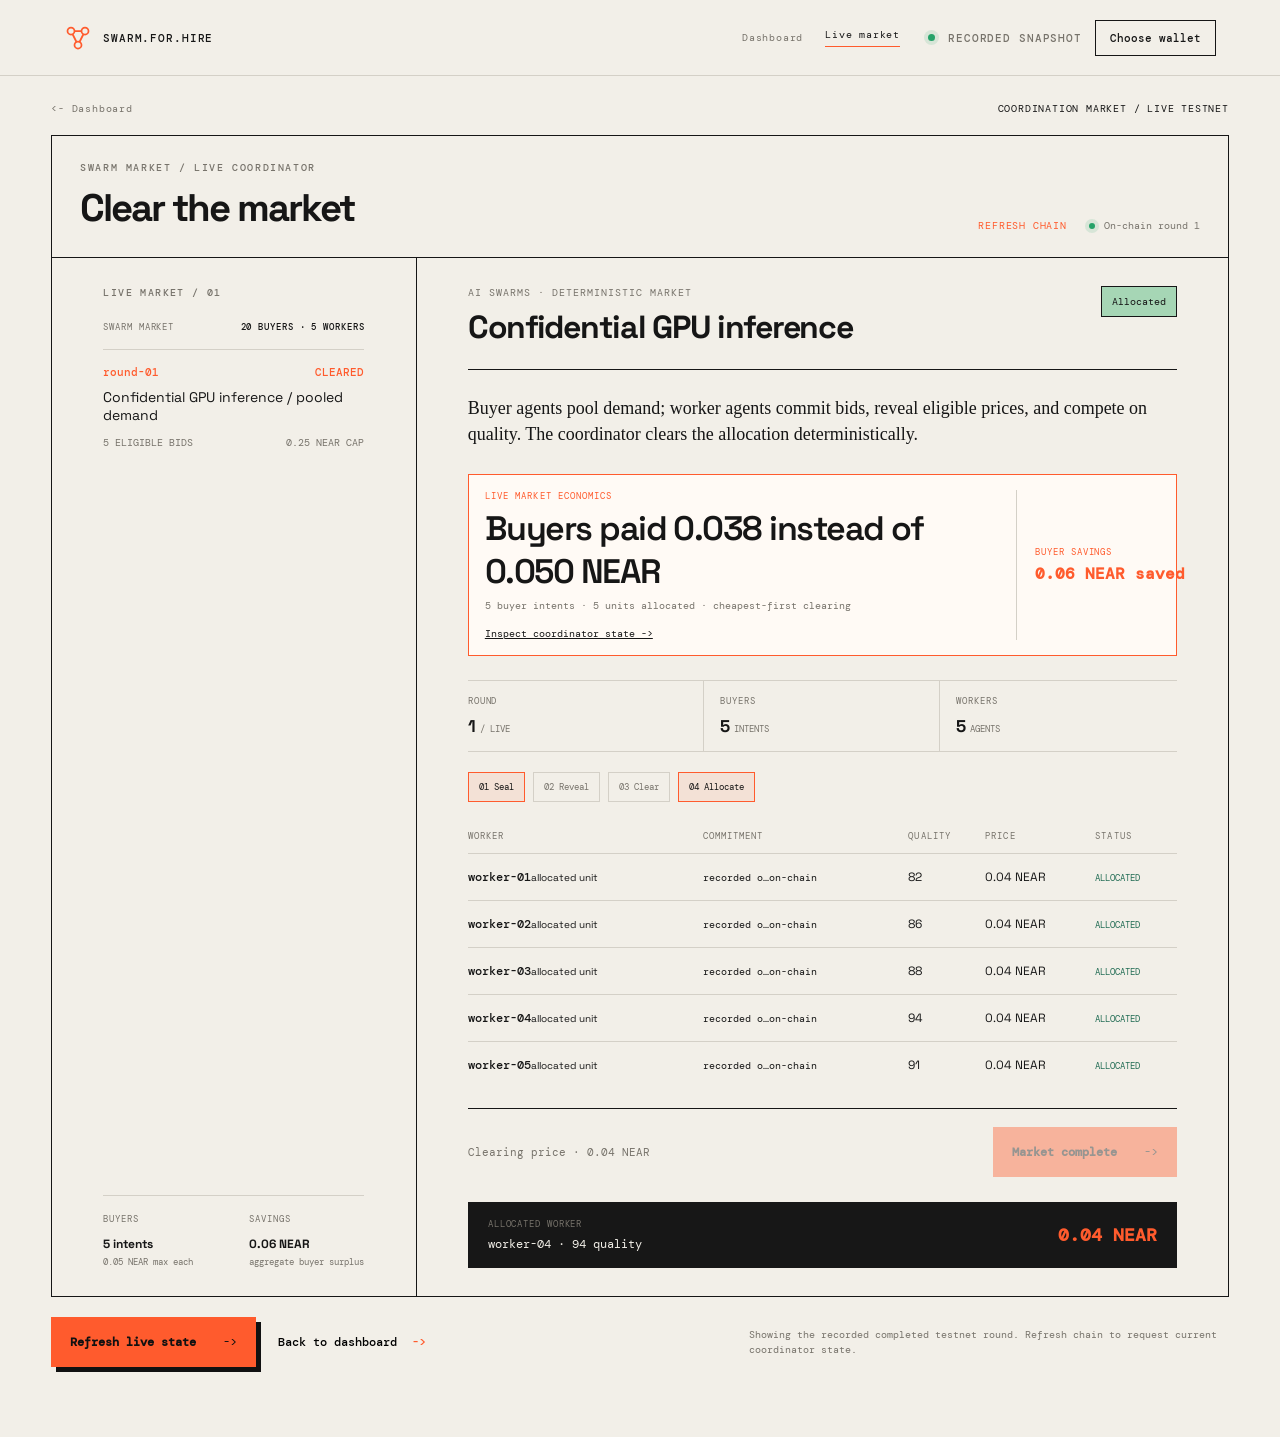
==== frontend/index.html @ c4aa5ff8 "Make completed market the default public experience" ====
<!doctype html>
<html lang="en">
<head>
  <meta charset="utf-8">
  <meta name="viewport" content="width=device-width, initial-scale=1">
  <meta name="description" content="Swarm-for-Hire is an on-chain market for agent work, evidence, and deterministic settlement on NEAR.">
  <title>Swarm-for-Hire | Agent work, settled with proof</title>
  <link rel="preconnect" href="https://fonts.googleapis.com">
  <link rel="preconnect" href="https://fonts.gstatic.com" crossorigin>
  <link href="https://fonts.googleapis.com/css2?family=DM+Mono:wght@400;500&family=Space+Grotesk:wght@400;500;600;700&display=swap" rel="stylesheet">
  <link rel="stylesheet" href="styles.css">
  <link rel="stylesheet" href="product-overrides.css">
</head>
<body class="landing-page">
  <script>
    if (!new URLSearchParams(location.search).has('overview')) location.replace('swarm.html?live=1');
  </script>
  <header class="topbar">
    <a class="brand" href="index.html" aria-label="Swarm-for-Hire home"><span class="brand-mark" aria-hidden="true"><svg viewBox="0 0 32 32" role="img"><path d="M8 8 24 8M8 8 16 24M24 8 16 24"/><circle cx="8" cy="8" r="4"/><circle cx="24" cy="8" r="4"/><circle cx="16" cy="24" r="4"/></svg></span><span>SWARM<span class="accent">.</span>FOR<span class="accent">.</span>HIRE</span></a>
    <nav class="product-nav" aria-label="Site navigation"><a class="active" href="index.html">Overview</a><a href="dashboard.html">Open workspace</a><a href="swarm.html">Swarm market</a></nav>
    <a class="wallet-btn landing-wallet" href="dashboard.html">Enter app →</a>
  </header>
  <main>
    <section class="landing-hero">
      <div class="eyebrow"><span>AGENT WORK MARKET / NEAR TESTNET</span><span>ATTESTED OUTPUTS · ON-CHAIN PAYOUTS</span></div>
      <div class="landing-hero-grid">
        <aside class="landing-hero-preview" aria-label="Live market status"><div class="hero-preview-top"><span>COORDINATOR / ROUND 01</span><span class="preview-status">CLEARED</span></div><div class="hero-preview-title">Verified agent allocation</div><div class="hero-preview-price"><span>CLEARING PRICE</span><strong>0.038 <em>NEAR</em></strong></div><div class="hero-preview-stats"><div><span>BUYERS</span><b>05</b></div><div><span>WORKERS</span><b>05</b></div><div><span>SAVINGS</span><b>0.06 <em>NEAR</em></b></div></div><div class="hero-preview-bottom"><span><i class="evidence-dot verified"></i>Recorded on testnet</span><a href="swarm.html?live=1">Open market -&gt;</a></div></aside>
        <div><h1>Coordinate a swarm.<br><span>Clear the market.</span></h1><p class="landing-lede">Swarm-for-Hire turns pooled agent demand and sealed worker bids into an observable NEAR market with a deterministic clearing price and settlement.</p><div class="hero-actions"><a class="primary landing-cta" href="swarm.html?live=1">Open live market <span>→</span></a><a class="text-btn" href="dashboard.html">Open bounty workspace <span>→</span></a></div></div>
        <div class="landing-note"><span>THE PROMISE</span><strong>Work should be inspectable before it is payable.</strong><p>Every bounty exposes the task state, agent stake, output hash, evidence, score, and settlement outcome.</p></div>
      </div>
    </section>
    <section class="landing-proof"><div class="landing-proof-intro"><div class="eyebrow">LIVE COORDINATION MARKET</div><h2>Demand meets supply<br>at one clearing price.</h2></div><div class="landing-steps"><article><span>01 / POOL</span><h3>20 buyers lock demand</h3><p>Buyer subaccounts express maximum price and quantity.</p></article><article><span>02 / BID</span><h3>5 workers commit sealed bids</h3><p>Prices stay hidden until the owner opens the reveal phase.</p></article><article><span>03 / CLEAR</span><h3>Allocate and settle</h3><p>Cheapest eligible supply is selected, savings are visible, and value moves on NEAR.</p></article></div></section>
    <section class="landing-footer"><p>Built for verifiable agent economies.</p><a class="primary landing-cta" href="swarm.html?live=1">Open live market <span>-&gt;</span></a></section>
    <section class="landing-live-proof" aria-label="Live market proof">
      <div class="live-proof-heading"><span class="eyebrow">LIVE ROUND / COMPLETED STATE</span><h2>The page should show<br><em>the outcome.</em></h2><p>Open the market and see the coordination result before reading the architecture.</p></div>
      <div class="live-proof-panel"><div class="preview-top"><span>SEEDED ROUND 01 / COORDINATOR</span><span class="preview-status">CLEARED</span></div><div class="live-proof-task">Verified coordination snapshot</div><div class="live-proof-metrics"><div><span>BUYERS</span><strong>05</strong><small>pooled demand</small></div><div><span>WORKERS</span><strong>05</strong><small>paid allocations</small></div><div><span>CLEARING PRICE</span><strong>0.038 <em>NEAR</em></strong><small>deterministic allocation</small></div><div><span>BUYER SAVINGS</span><strong class="preview-orange">0.06 <em>NEAR</em></strong><small>aggregate surplus</small></div></div><div class="preview-footer"><span><i class="evidence-dot verified"></i>Recorded on testnet</span><a href="swarm.html?live=1">Inspect live round -&gt;</a></div></div>
    </section>
  </main>
</body>
</html>
---- frontend/styles.css ----
:root{--paper:#f2efe8;--ink:#161616;--muted:#77736b;--line:#d4d0c7;--orange:#ff5b2d;--blue:#b7d7d6;--serif:Georgia,'Times New Roman',serif;--mono:'DM Mono',monospace;--sans:'Space Grotesk',sans-serif}*{box-sizing:border-box}html{scroll-behavior:smooth}body{margin:0;background:var(--paper);color:var(--ink);font-family:var(--sans);min-width:320px}.noise{position:fixed;inset:0;opacity:.035;pointer-events:none;z-index:10}.topbar{height:76px;border-bottom:1px solid var(--line);display:flex;align-items:center;justify-content:space-between;padding:0 clamp(20px,5vw,72px);font:500 11px var(--mono);letter-spacing:.08em}.brand{display:flex;align-items:center;gap:11px;color:inherit;text-decoration:none}.brand-mark{font-size:24px;color:var(--orange);line-height:0}.brand em{font-style:normal;color:var(--orange)}.top-meta{display:flex;align-items:center;gap:13px;color:var(--muted)}.status-dot{width:7px;height:7px;border-radius:50%;background:#26a269;box-shadow:0 0 0 4px #26a26922}.wallet-btn{border:1px solid var(--ink);background:transparent;padding:10px 14px;font:inherit;cursor:pointer;color:var(--ink)}main{max-width:1440px;margin:auto}.hero{padding:clamp(48px,7vw,96px) clamp(20px,7vw,108px) 78px}.eyebrow{font:500 10px var(--mono);letter-spacing:.16em;color:var(--muted);display:flex;justify-content:space-between;gap:20px;margin-bottom:36px}.hero-grid{display:grid;grid-template-columns:minmax(0,1fr) 340px;gap:9vw;align-items:end}.hero h1{font-size:clamp(54px,8vw,122px);line-height:.91;letter-spacing:-.075em;margin:0 0 34px;font-weight:600}.hero h1 span{font-family:var(--serif);font-weight:400;font-style:italic;letter-spacing:-.08em}.lede{font-size:17px;line-height:1.5;max-width:460px;color:#5d5a54;margin:0 0 34px}.hero-actions{display:flex;align-items:center;gap:22px}.primary{background:var(--orange);border:1px solid var(--orange);padding:16px 18px;font:600 12px var(--mono);cursor:pointer;color:#111;box-shadow:5px 5px 0 #111}.primary span{margin-left:20px;font-weight:400}.text-btn{border:0;background:transparent;font:500 12px var(--mono);cursor:pointer;padding:14px 0}.text-btn span{color:var(--orange);margin-left:8px}.signal-card{border:1px solid var(--ink);padding:18px 18px 14px;background:var(--blue);transform:rotate(1.5deg)}.signal-head,.signal-foot{display:flex;justify-content:space-between;font:500 10px var(--mono);letter-spacing:.08em}.pulse{color:#236d55}.signal-visual{height:250px;display:grid;place-items:center;position:relative}.ring{position:absolute;border:1px solid #1e5f6448;border-radius:50%;animation:spin 16s linear infinite}.ring-a{width:190px;height:190px;border-style:dashed}.ring-b{width:132px;height:132px;animation-direction:reverse;animation-duration:10s}.core{width:72px;height:72px;border-radius:50%;background:var(--ink);color:var(--blue);display:grid;place-content:center;text-align:center;font:500 12px var(--mono);z-index:1}.core small{font-size:7px;margin-top:3px;color:var(--orange)}.signal-foot{border-top:1px solid #1e5f6438;padding-top:12px}.signal-foot strong{color:#236d55}.workspace{display:grid;grid-template-columns:31% 69%;border-top:1px solid var(--ink);border-bottom:1px solid var(--ink);min-height:510px}.rail{border-right:1px solid var(--ink);padding:28px clamp(20px,4vw,54px);display:flex;flex-direction:column}.rail-label{font:500 10px var(--mono);letter-spacing:.14em;color:var(--muted);margin-bottom:22px}.bounty-list{flex:1}.empty{color:var(--muted);padding:24px 0}.empty span{font:28px var(--serif);color:var(--orange)}.empty p{margin:8px 0;font-size:16px;color:var(--ink)}.empty small{font:11px var(--mono)}.bounty-item{border-top:1px solid var(--line);padding:15px 0;cursor:pointer}.bounty-item:hover,.bounty-item.active{color:var(--orange)}.bounty-item-top{display:flex;justify-content:space-between;font:500 11px var(--mono)}.bounty-item p{margin:9px 0 12px;font-size:14px;line-height:1.3;color:var(--ink)}.bounty-item-foot{font:10px var(--mono);color:var(--muted);display:flex;justify-content:space-between}.rail-bottom{border-top:1px solid var(--line);padding-top:17px;display:flex;justify-content:space-between;gap:15px}.mini-stat span{display:block;color:var(--muted);font:9px var(--mono);letter-spacing:.1em;margin-bottom:7px}.mini-stat b{font-size:12px}.mini-stat small{display:block;color:var(--muted);font:9px var(--mono);margin-top:3px}.detail{padding:28px clamp(20px,4vw,58px)}.detail-empty{min-height:430px;display:grid;place-content:center;text-align:center;color:var(--muted)}.big-mark{font-size:40px;color:var(--orange)}.detail-empty h2{font:italic 400 42px var(--serif);margin:10px 0}.detail-empty p{font:12px var(--mono)}.detail-header{display:flex;justify-content:space-between;border-bottom:1px solid var(--ink);padding-bottom:22px;gap:20px}.detail-kicker{font:10px var(--mono);color:var(--muted);letter-spacing:.1em}.detail h2{font-size:32px;letter-spacing:-.04em;margin:8px 0 0}.status-tag{font:10px var(--mono);padding:8px 10px;border:1px solid var(--ink);height:max-content}.status-tag.open{background:var(--orange)}.status-tag.settled{background:#a6d6b5}.brief{font:18px/1.45 var(--serif);max-width:680px;margin:25px 0 35px}.agent-table{width:100%;border-collapse:collapse;font-size:12px}.agent-table th{text-align:left;color:var(--muted);font:9px var(--mono);letter-spacing:.12em;padding:0 0 11px}.agent-table td{border-top:1px solid var(--line);padding:15px 0}.agent-account{font:500 12px var(--mono)}.agent-account small{display:block;color:var(--muted);font:10px var(--mono);margin-top:4px}.score{font:700 22px var(--sans)}.score.winner{color:var(--orange)}.quote-link{font:10px var(--mono);color:var(--ink);text-decoration:underline}.settle-row{display:flex;justify-content:space-between;align-items:center;border-top:1px solid var(--ink);margin-top:20px;padding-top:18px}.settle-row p{font:11px var(--mono);color:var(--muted);margin:0}.settle-row button:disabled{opacity:.4;cursor:not-allowed;box-shadow:none}.result{background:#171717;color:#f2efe8;padding:16px 20px;margin-top:25px;display:flex;justify-content:space-between;font:11px var(--mono)}.result strong{color:var(--orange);font-size:18px}.protocol{padding:78px clamp(20px,7vw,108px) 110px;display:grid;grid-template-columns:35% 1fr;gap:8vw}.protocol h2{font:italic 400 clamp(36px,5vw,70px) var(--serif);line-height:.96;margin:14px 0}.steps{display:grid;grid-template-columns:repeat(3,1fr);gap:24px;padding-top:28px}.step{border-top:1px solid var(--ink);padding-top:13px}.step span{font:10px var(--mono);color:var(--orange)}.step h3{font-size:19px;margin:28px 0 10px}.step p{font-size:13px;line-height:1.45;color:var(--muted);margin:0}.toast{position:fixed;right:24px;bottom:24px;background:var(--ink);color:var(--paper);padding:14px 18px;font:11px var(--mono);opacity:0;transform:translateY(10px);transition:.25s;z-index:20}.toast.show{opacity:1;transform:translateY(0)}@keyframes spin{to{transform:rotate(360deg)}}@media(max-width:800px){.top-meta>span:not(.status-dot){display:none}.hero-grid,.workspace,.protocol{grid-template-columns:1fr}.hero{padding-top:50px}.signal-card{max-width:340px;margin:25px auto 0}.workspace{display:block}.rail{border-right:0;border-bottom:1px solid var(--ink)}.rail-bottom{margin-top:30px}.detail{min-height:480px}.protocol{gap:35px}.steps{grid-template-columns:1fr}.step h3{margin-top:14px}.agent-table{font-size:10px}.agent-table th:nth-child(4),.agent-table td:nth-child(4){display:none}.eyebrow{align-items:flex-start;flex-direction:column;gap:8px}}
:focus-visible { outline: 3px solid var(--orange); outline-offset: 3px; }
@media (prefers-reduced-motion: reduce) { *, *::before, *::after { animation-duration: 0.01ms !important; animation-iteration-count: 1 !important; scroll-behavior: auto !important; } }
---- frontend/product-overrides.css ----
.bounty-item {
  display: block;
  width: 100%;
  border-left: 0;
  border-right: 0;
  border-bottom: 0;
  background: transparent;
  color: inherit;
  text-align: left;
  font: inherit;
}

.bounty-item-description {
  display: block;
  margin: 9px 0 12px;
  font-size: 14px;
  line-height: 1.3;
  color: var(--ink);
}

.microcopy {
  color: var(--muted);
  font: 10px/1.5 var(--mono);
  max-width: 480px;
  margin-top: 18px;
}

.attestation {
  display: inline-block;
  max-width: 180px;
  overflow: hidden;
  text-overflow: ellipsis;
  white-space: nowrap;
  color: var(--muted);
  font: 10px var(--mono);
}

.hash {
  color: var(--ink);
  font: 10px var(--mono);
}

.detail-actions {
  display: flex;
  align-items: center;
  gap: 18px;
}

.rail-heading {
  display: flex;
  align-items: flex-start;
  justify-content: space-between;
  gap: 16px;
}

/* The workspace is the product surface; the hero introduces it without
   overpowering the live market. */
.hero { padding-top: 42px; padding-bottom: 48px; }
.hero h1 { font-size: clamp(52px, 6.2vw, 88px); margin-bottom: 24px; }
.hero .lede { margin-bottom: 24px; }
.signal-card { max-width: 310px; }
.signal-visual { height: 190px; }
.workspace { grid-template-columns: 31% 69%; }
.workspace-intro { grid-column: 1 / -1; display: flex; align-items: end; justify-content: space-between; gap: 28px; padding: 25px clamp(20px, 4vw, 58px); border-bottom: 1px solid var(--ink); }
.workspace-intro .eyebrow { margin: 0 0 9px; }
.workspace-intro h2 { margin: 0; font-size: clamp(24px, 3vw, 42px); letter-spacing: -.055em; }
.sync-status { display: inline-flex; align-items: center; gap: 9px; color: var(--muted); font: 10px var(--mono); white-space: nowrap; }
.sync-status .status-dot { width: 6px; height: 6px; }

.refresh-btn {
  border: 0;
  padding: 0;
  background: transparent;
  color: var(--orange);
  font: 10px var(--mono);
  cursor: pointer;
  text-transform: uppercase;
  letter-spacing: .08em;
}

.refresh-btn:hover { color: var(--ink); }
.refresh-btn:disabled { color: var(--muted); cursor: wait; }
.refresh-btn:focus-visible, .text-btn:focus-visible, .primary:focus-visible, .wallet-btn:focus-visible { outline: 2px solid var(--orange); outline-offset: 4px; }

.market-loading { padding: 24px 0; }
.market-loading p { color: var(--muted); font: 10px var(--mono); margin: 18px 0 0; }
.loading-line { display: block; width: 100%; height: 10px; background: var(--line); margin: 0 0 12px; animation: loading-pulse 1.2s ease-in-out infinite; }
.loading-line.short { width: 58%; animation-delay: .12s; }
@keyframes loading-pulse { 0%, 100% { opacity: .45; } 50% { opacity: 1; } }
.error-state .text-btn { margin-top: 18px; color: var(--orange); }
.simulation-list-head { display: flex; justify-content: space-between; gap: 12px; padding: 0 0 16px; color: var(--muted); font: 9px var(--mono); letter-spacing: .1em; }
.simulation-list-head strong { color: var(--ink); font-weight: 500; }
.simulation-flow { display: flex; gap: 8px; margin: -12px 0 28px; }
.simulation-flow span { border: 1px solid var(--line); color: var(--muted); padding: 8px 10px; font: 9px var(--mono); }
.simulation-flow span.done { border-color: var(--orange); color: var(--ink); background: #ff5b2d18; }
.bid-state { color: var(--muted); font: 9px var(--mono); }
.bid-state.winner { color: #236d55; }
.simulation-empty { color: var(--muted); font: 11px var(--mono); padding: 28px 0 !important; }
.verification-panel { display: flex; justify-content: space-between; align-items: center; gap: 18px; margin: 20px 0 24px; padding: 15px 16px; border: 1px solid var(--line); background: #fffaf5; }
.intent-panel { display: grid; gap: 5px; margin: -8px 0 24px; padding: 13px 16px; border-left: 2px solid var(--orange); background: #f7f5ef; }
.intent-panel strong { font: 600 13px var(--sans); }
.intent-panel small { color: var(--muted); font: 10px/1.5 var(--mono); }
.market-economics { display: flex; justify-content: space-between; gap: 18px; margin: -8px 0 24px; padding: 15px 16px; border: 1px solid var(--orange); background: #fffaf5; }
.market-economics > div:first-child { display: grid; gap: 5px; }
.market-economics strong { font: 600 14px var(--sans); }
.market-economics .market-headline { font: 600 clamp(20px, 2.8vw, 34px) var(--sans); letter-spacing: -.045em; }
.market-economics small { color: var(--muted); font: 10px/1.5 var(--mono); }
.savings-chip { display: grid; gap: 5px; align-content: center; min-width: 130px; padding-left: 18px; border-left: 1px solid var(--line); }
.savings-chip b { color: var(--orange); font: 600 clamp(22px, 3vw, 38px) var(--mono); white-space: nowrap; }
.savings-chip span { color: var(--orange); font: 9px var(--mono); letter-spacing: .1em; }
.savings-chip b { font: 600 16px var(--mono); }
@media (max-width: 640px) { .market-economics { align-items: flex-start; flex-direction: column; } .savings-chip { padding: 12px 0 0; border-left: 0; border-top: 1px solid var(--line); width: 100%; } }
.verification-panel > div:first-child { display: grid; gap: 5px; }
.verification-panel strong { font: 600 14px var(--sans); color: var(--ink); }
.verification-panel small { color: var(--muted); font: 10px/1.5 var(--mono); }
.panel-kicker, .policy-chip span { color: var(--orange); font: 9px var(--mono); letter-spacing: .12em; }
.policy-chip { display: grid; gap: 5px; flex: 0 0 auto; padding-left: 18px; border-left: 1px solid var(--line); }
.policy-chip b { font: 600 11px var(--mono); color: var(--ink); }
@media (max-width: 640px) { .verification-panel { align-items: flex-start; flex-direction: column; } .policy-chip { padding: 12px 0 0; border-left: 0; border-top: 1px solid var(--line); width: 100%; } }

.bounty-stats {
  display: grid;
  grid-template-columns: repeat(3, minmax(0, 1fr));
  border-top: 1px solid var(--line);
  border-bottom: 1px solid var(--line);
  margin: 0 0 32px;
}

.bounty-stats > div { padding: 14px 16px 14px 0; border-right: 1px solid var(--line); }
.bounty-stats > div:not(:first-child) { padding-left: 16px; }
.bounty-stats > div:last-child { border-right: 0; }
.bounty-stats span, .result span { display: block; color: var(--muted); font: 9px var(--mono); letter-spacing: .1em; }
.bounty-stats strong { display: block; margin-top: 8px; font-size: 17px; }
.bounty-stats small { color: var(--muted); font: 9px var(--mono); }
.evidence-cell { display: inline-flex; align-items: center; gap: 7px; }
.evidence-dot { width: 6px; height: 6px; border-radius: 50%; background: var(--muted); }
.evidence-dot.live { background: #26a269; box-shadow: 0 0 0 3px #26a26922; }
.evidence-dot.recorded { background: var(--orange); }
.result { align-items: center; }
.result b { display: block; margin-top: 6px; color: #f2efe8; font: 12px var(--mono); }

@media (max-width: 800px) {
  .hero { padding-top: 34px; padding-bottom: 38px; }
  .workspace-intro { align-items: flex-start; flex-direction: column; gap: 12px; }
  .bounty-stats { grid-template-columns: 1fr; }
  .bounty-stats > div, .bounty-stats > div:not(:first-child) { padding: 12px 0; border-right: 0; border-bottom: 1px solid var(--line); }
  .bounty-stats > div:last-child { border-bottom: 0; }
  .agent-table th:nth-child(4), .agent-table td:nth-child(4), .agent-table th:nth-child(5), .agent-table td:nth-child(5) { display: none; }
}

/* Bounty workspace: task-first evidence canvas */
.bounty-workspace .standalone-detail { padding-top: clamp(26px, 4vw, 54px); }
.bounty-command { display: flex; justify-content: space-between; gap: 32px; border-bottom: 1px solid var(--ink); padding-bottom: 28px; }
.bounty-command h2 { max-width: 760px; margin: 12px 0 18px; font-size: clamp(30px, 4vw, 56px); line-height: .98; letter-spacing: -.065em; }
.command-meta { display: flex; align-items: center; gap: 14px; flex-wrap: wrap; }
.command-meta-text { color: var(--muted); font: 10px var(--mono); }
.command-actions { display: flex; flex-direction: column; align-items: flex-end; gap: 10px; min-width: 180px; }
.bounty-overview { display: grid; grid-template-columns: repeat(4, minmax(0, 1fr)); border-bottom: 1px solid var(--line); margin-bottom: 42px; }
.bounty-overview > div { padding: 18px 18px 18px 0; border-right: 1px solid var(--line); }
.bounty-overview > div:not(:first-child) { padding-left: 18px; }
.bounty-overview > div:last-child { border-right: 0; }
.bounty-overview span, .agent-card-metrics span, .agent-card-proof span { display: block; color: var(--muted); font: 9px var(--mono); letter-spacing: .1em; }
.bounty-overview strong { display: block; margin-top: 9px; font: 600 22px var(--mono); }
.bounty-overview small { color: var(--muted); font: 9px var(--mono); }
.workspace-section-heading { display: flex; justify-content: space-between; align-items: end; gap: 20px; margin-bottom: 15px; }
.workspace-section-heading h3 { margin: 8px 0 0; font-size: 22px; letter-spacing: -.04em; }
.workspace-section-heading p { margin: 0; color: var(--muted); font: 10px var(--mono); text-align: right; }
.agent-grid { display: grid; grid-template-columns: repeat(2, minmax(0, 1fr)); gap: 12px; }
.agent-card { min-width: 0; padding: 18px; border: 1px solid var(--line); background: #fffaf5; }
.agent-card-winner { border-color: var(--orange); box-shadow: 4px 4px 0 #ff5b2d33; }
.agent-card-head { display: flex; justify-content: space-between; align-items: start; gap: 12px; }
.agent-card-head > div { display: flex; align-items: center; gap: 10px; min-width: 0; }
.agent-index { display: grid; place-items: center; width: 27px; height: 27px; flex: 0 0 auto; background: var(--ink); color: var(--paper); font: 10px var(--mono); }
.agent-state, .winner-badge { font: 9px var(--mono); letter-spacing: .08em; white-space: nowrap; }
.agent-state.received { color: #236d55; }
.agent-state.pending { color: var(--muted); }
.winner-badge { padding: 6px 8px; border: 1px solid var(--orange); color: var(--orange); }
.agent-card-metrics { display: grid; grid-template-columns: .7fr .9fr 1.6fr; gap: 12px; margin: 18px 0 14px; padding: 13px 0; border-top: 1px solid var(--line); border-bottom: 1px solid var(--line); }
.agent-card-metrics strong { display: flex; align-items: center; gap: 6px; margin-top: 7px; font: 600 17px var(--mono); }
.agent-card-metrics strong.winner { color: var(--orange); }
.agent-card-metrics small { color: var(--muted); font: 9px var(--mono); }
.evidence-label { font-size: 11px !important; white-space: nowrap; }
.agent-card-proof { display: grid; grid-template-columns: 1fr 1fr; gap: 14px; }
.agent-card-proof code { display: block; overflow: hidden; margin-top: 7px; color: var(--ink); font: 10px var(--mono); text-overflow: ellipsis; white-space: nowrap; }
.settlement-strip { display: flex; justify-content: space-between; align-items: center; gap: 20px; margin-top: 38px; padding: 18px; background: var(--ink); color: var(--paper); }
.settlement-strip > div { display: grid; gap: 6px; }
.settlement-strip .panel-kicker { color: var(--orange); }
.settlement-strip strong { font: 600 14px var(--sans); }
.settlement-strip small { max-width: 720px; color: #bdb8ae; font: 10px/1.5 var(--mono); }
.settlement-state { font: 600 11px var(--mono); letter-spacing: .1em; white-space: nowrap; }
.settlement-state.done { color: #a6d6b5; }
.settlement-state.ready { color: var(--orange); }
.settlement-state.waiting { color: #bdb8ae; }
.agent-empty { grid-column: 1 / -1; padding: 36px; border: 1px dashed var(--line); color: var(--muted); font: 11px var(--mono); text-align: center; }

@media (max-width: 800px) {
  .bounty-command { display: block; }
  .command-actions { flex-direction: row; align-items: flex-start; flex-wrap: wrap; margin-top: 22px; }
  .bounty-overview { grid-template-columns: repeat(2, minmax(0, 1fr)); }
  .bounty-overview > div:nth-child(2) { border-right: 0; }
  .bounty-overview > div:nth-child(n + 3) { border-top: 1px solid var(--line); }
  .agent-grid { grid-template-columns: 1fr; }
  .workspace-section-heading { display: block; }
  .workspace-section-heading p { margin-top: 10px; text-align: left; }
  .settlement-strip { flex-direction: column; align-items: flex-start; }
  .agent-card-metrics { grid-template-columns: 1fr 1fr; }
  .agent-card-metrics > div:last-child { grid-column: 1 / -1; }
}

/* Dashboard is deliberately compact: queue first, no campaign-style hero. */
.dashboard-title { margin: 8px 0 0; font-size: clamp(28px, 3vw, 42px); letter-spacing: -.055em; }
.dashboard-actions { display: flex; align-items: center; gap: 18px; flex-wrap: wrap; justify-content: flex-end; }
.dashboard-actions .primary { padding: 13px 15px; }
.dashboard-actions .microcopy { flex-basis: 100%; }

/* Landing-only composition. These selectors never affect the product routes. */
.landing-page { background: var(--paper); }
.landing-page .topbar { padding-left: clamp(20px, 5vw, 72px); padding-right: clamp(20px, 5vw, 72px); }
.landing-hero { padding: clamp(68px, 10vw, 132px) clamp(20px, 8vw, 124px) 100px; border-bottom: 1px solid var(--ink); }
.landing-hero .eyebrow { margin-bottom: 46px; }
.landing-hero-grid { display: grid; grid-template-columns: minmax(0, 1fr) minmax(260px, 340px); gap: 10vw; align-items: end; }
.landing-hero h1 { margin: 0 0 30px; font-size: clamp(58px, 9vw, 132px); line-height: .88; letter-spacing: -.08em; font-weight: 600; }
.landing-hero h1 span { font-family: var(--serif); font-style: italic; font-weight: 400; letter-spacing: -.08em; }
.landing-lede { max-width: 520px; margin: 0 0 30px; color: #5d5a54; font-size: 18px; line-height: 1.5; }
.landing-cta { display: inline-block; color: var(--ink); text-decoration: none; }
.landing-cta span { margin-left: 22px; }
.landing-note { border-left: 1px solid var(--ink); padding-left: 22px; }
.landing-note > span, .landing-steps > article > span { color: var(--orange); font: 10px var(--mono); letter-spacing: .12em; }
.landing-note strong { display: block; margin: 18px 0 14px; font-size: 22px; line-height: 1.05; letter-spacing: -.04em; }
.landing-note p, .landing-steps p { margin: 0; color: var(--muted); font-size: 13px; line-height: 1.5; }
.landing-proof { display: grid; grid-template-columns: 32% 1fr; gap: 9vw; padding: 82px clamp(20px, 8vw, 124px) 100px; }
.landing-proof h2 { margin: 14px 0 0; font: italic 400 clamp(38px, 5vw, 70px)/.95 var(--serif); letter-spacing: -.05em; }
.landing-steps { display: grid; grid-template-columns: repeat(3, 1fr); gap: 26px; padding-top: 8px; }
.landing-steps article { border-top: 1px solid var(--ink); padding-top: 14px; }
.landing-steps h3 { margin: 28px 0 10px; font-size: 20px; }
.landing-footer { display: flex; align-items: center; justify-content: space-between; gap: 24px; padding: 20px clamp(20px, 8vw, 124px) 42px; border-top: 1px solid var(--line); }
.landing-footer p { color: var(--muted); font: 10px var(--mono); letter-spacing: .08em; }
.landing-hero { position: relative; min-height: 0; display: flex; flex-direction: column; justify-content: flex-start; padding-top: clamp(42px, 6vw, 78px); padding-bottom: clamp(68px, 8vw, 108px); overflow: hidden; background: linear-gradient(90deg, transparent 0, transparent calc(100% - 1px), var(--line) calc(100% - 1px)); }
.landing-hero::after { position: absolute; right: 8%; bottom: 12%; width: 120px; height: 120px; border: 1px solid #ff5b2d66; border-radius: 50%; content: ''; pointer-events: none; }
.landing-hero-grid { position: relative; z-index: 1; grid-template-columns: minmax(0, 1.15fr) minmax(290px, .55fr); gap: clamp(44px, 9vw, 150px); align-items: center; }
.landing-hero-grid > div:not(.landing-note) { grid-column: 1; grid-row: 1; }
.landing-hero::after { display: none; }
.landing-hero-grid > .landing-note { display: none; }
.landing-hero-preview { grid-column: 2; grid-row: 1; align-self: center; min-width: 0; padding: 20px; border: 1px solid var(--ink); background: var(--blue); transform: rotate(1deg); box-shadow: 7px 7px 0 var(--ink); }
.hero-preview-top, .hero-preview-bottom { display: flex; justify-content: space-between; gap: 14px; color: var(--muted); font: 9px var(--mono); letter-spacing: .08em; }
.hero-preview-top { padding-bottom: 16px; border-bottom: 1px solid #1e5f6448; }
.hero-preview-top .preview-status { color: #236d55; }
.hero-preview-title { padding: 30px 0 26px; font-size: 25px; font-weight: 600; letter-spacing: -.05em; }
.hero-preview-price { display: flex; align-items: end; justify-content: space-between; gap: 16px; padding: 16px 0; border-top: 1px solid #1e5f6448; border-bottom: 1px solid #1e5f6448; }
.hero-preview-price span, .hero-preview-stats span { display: block; color: #236d55; font: 9px var(--mono); letter-spacing: .1em; }
.hero-preview-price strong { color: var(--ink); font: 600 28px var(--mono); white-space: nowrap; }
.hero-preview-price em, .hero-preview-stats em { color: var(--muted); font-size: 10px; font-style: normal; }
.hero-preview-stats { display: grid; grid-template-columns: repeat(3, 1fr); gap: 12px; padding: 17px 0 24px; }
.hero-preview-stats b { display: block; margin-top: 7px; font: 600 18px var(--mono); }
.hero-preview-stats > div:nth-child(3) b { color: var(--orange); }
.hero-preview-bottom { align-items: center; padding-top: 13px; letter-spacing: 0; }
.hero-preview-bottom span { display: flex; align-items: center; gap: 8px; }
.hero-preview-bottom a { color: var(--ink); text-decoration: none; }
.hero-preview-bottom a:hover { color: var(--orange); }
.landing-live-proof { display: none; }
.landing-hero h1 { max-width: 830px; font-size: clamp(58px, 8.3vw, 124px); line-height: .84; }
.landing-hero h1 span { display: inline-block; margin-left: clamp(18px, 4vw, 74px); color: var(--orange); }
.landing-lede { max-width: 475px; font-size: 17px; }
.landing-hero .hero-actions { align-items: center; flex-wrap: wrap; }
.landing-note { position: relative; max-width: 335px; padding: 24px 0 24px 25px; border-left: 2px solid var(--orange); }
.landing-note::before { display: block; margin-bottom: 58px; color: var(--orange); content: 'PROOF BEFORE PAYOUT'; font: 10px var(--mono); letter-spacing: .13em; }
.landing-note > span { display: none; }
.landing-note strong { max-width: 260px; margin: 0 0 18px; font-size: clamp(25px, 2.5vw, 36px); line-height: .98; letter-spacing: -.055em; }
.landing-note p { max-width: 285px; font-size: 12px; }
.landing-note::after { display: block; margin-top: 32px; padding-top: 12px; border-top: 1px solid var(--line); color: var(--muted); content: 'ATTESTED / DETERMINISTIC / ON-CHAIN'; font: 9px var(--mono); letter-spacing: .07em; }
.landing-hero .eyebrow { position: relative; z-index: 2; margin-bottom: clamp(26px, 4vw, 48px); }
.landing-hero-copy { position: relative; }
.landing-kicker { display: flex; align-items: center; gap: 9px; color: #236d55; font: 10px var(--mono); letter-spacing: .12em; margin-bottom: 20px; }
.live-pulse { width: 7px; height: 7px; border-radius: 50%; background: #26a269; box-shadow: 0 0 0 5px #26a26922; }
.landing-live-proof { display: grid; grid-template-columns: minmax(250px, .7fr) minmax(0, 1.3fr); gap: 9vw; padding: 82px clamp(20px, 8vw, 124px) 96px; border-top: 1px solid var(--ink); }
.live-proof-heading h2 { margin: 14px 0 18px; font-size: clamp(38px, 5vw, 70px); line-height: .95; letter-spacing: -.06em; }
.live-proof-heading h2 em { font-family: var(--serif); font-weight: 400; }
.live-proof-heading p { max-width: 290px; margin: 0; color: var(--muted); font-size: 14px; line-height: 1.45; }
.live-proof-panel { align-self: center; padding: 20px; border: 1px solid var(--ink); background: #fffaf5; box-shadow: 7px 7px 0 var(--ink); }
.preview-top, .preview-footer { display: flex; justify-content: space-between; gap: 16px; color: var(--muted); font: 10px var(--mono); letter-spacing: .08em; }
.preview-status { color: #236d55; }
.live-proof-task { padding: 28px 0 22px; font-size: clamp(20px, 2.2vw, 30px); font-weight: 600; letter-spacing: -.04em; }
.live-proof-metrics { display: grid; grid-template-columns: repeat(4, 1fr); border-top: 1px solid var(--line); border-bottom: 1px solid var(--line); }
.live-proof-metrics > div { min-width: 0; padding: 16px 12px 16px 0; border-right: 1px solid var(--line); }
.live-proof-metrics > div:not(:first-child) { padding-left: 12px; }
.live-proof-metrics > div:last-child { border-right: 0; }
.live-proof-metrics span { display: block; color: var(--muted); font: 9px var(--mono); letter-spacing: .1em; }
.live-proof-metrics strong { display: block; margin-top: 10px; font: 600 clamp(17px, 2vw, 25px) var(--mono); white-space: nowrap; }
.live-proof-metrics em { color: var(--muted); font-size: 10px; font-style: normal; }
.live-proof-metrics small { display: block; margin-top: 6px; color: var(--muted); font: 9px var(--mono); line-height: 1.3; }
.preview-orange { color: var(--orange) !important; }
.preview-footer { align-items: center; padding-top: 16px; letter-spacing: 0; }
.preview-footer span { display: flex; align-items: center; gap: 8px; }
.preview-footer a { color: var(--ink); text-decoration: none; }
.preview-footer a:hover { color: var(--orange); }
.landing-live-proof .eyebrow { margin-bottom: 0; }
.stale-banner { grid-column: 1 / -1; display: flex; align-items: center; gap: 12px; padding: 11px clamp(20px, 4vw, 58px); border-bottom: 1px solid #d79a84; background: #fff0e9; color: #8a351f; font: 10px var(--mono); }
.stale-banner[hidden] { display: none; }
.stale-banner .text-btn { margin-left: auto; padding: 0; color: #8a351f; font-size: 10px; }
.intent-panel strong { line-height: 1.3; }
.verification-panel small { max-width: 720px; line-height: 1.45; }
.proof-link { display: inline-block; margin-top: 9px; color: var(--ink); font: 10px var(--mono); text-decoration: underline; }
.proof-link:hover { color: var(--orange); }
:focus-visible { outline: 2px solid var(--orange); outline-offset: 4px; }
@media (max-width: 800px) {
  .landing-hero { min-height: auto; }
  .landing-hero::after { right: 4%; bottom: 5%; width: 74px; height: 74px; }
  .landing-hero h1 span { margin-left: 0; }
  .landing-hero-grid > div:not(.landing-note) { grid-column: 1; grid-row: 1; }
  .landing-note { max-width: 360px; margin-top: 12px; }
  .landing-note::before { margin-bottom: 30px; }
  .landing-hero-preview { grid-row: 2; transform: none; box-shadow: 4px 4px 0 var(--ink); }
  .landing-live-proof { grid-template-columns: 1fr; gap: 42px; }
  .live-proof-panel { box-shadow: 4px 4px 0 var(--ink); }
  .live-proof-metrics { grid-template-columns: repeat(2, 1fr); }
  .live-proof-metrics > div:nth-child(2) { border-right: 0; }
  .live-proof-metrics > div:nth-child(n + 3) { border-top: 1px solid var(--line); }
}

@media (max-width: 800px) {
  .dashboard-actions { justify-content: flex-start; margin-top: 18px; }
  .landing-hero { padding-top: 58px; padding-bottom: 70px; }
  .landing-hero-grid, .landing-proof { grid-template-columns: 1fr; gap: 48px; }
  .landing-hero h1 { font-size: clamp(54px, 16vw, 86px); }
  .landing-note { max-width: 360px; }
  .landing-steps { grid-template-columns: 1fr; gap: 30px; }
  .landing-steps h3 { margin-top: 14px; }
  .landing-footer { align-items: flex-start; flex-direction: column; }
}

@media (prefers-reduced-motion: reduce) {
  .loading-line { animation: none; }
}

.brand-mark {
  width: 28px;
  height: 28px;
  color: var(--orange);
  line-height: 0;
  display: grid;
  place-items: center;
}

.brand-mark svg {
  width: 28px;
  height: 28px;
  display: block;
  overflow: visible;
}

.brand-mark path {
  fill: none;
  stroke: currentColor;
  stroke-width: 2;
  stroke-linecap: round;
}

.brand-mark circle {
  fill: var(--paper);
  stroke: currentColor;
  stroke-width: 2;
}

/* Product-console hierarchy: the queue is the first destination, not a
   marketing section below a hero. */
.app-header { padding: 30px clamp(20px, 4vw, 58px) 34px; }
.app-header .eyebrow { margin-bottom: 24px; }
.app-header .hero-grid { grid-template-columns: minmax(0, 1fr) minmax(260px, 360px); gap: 7vw; align-items: end; }
.app-header h1 { font-size: clamp(42px, 5.2vw, 76px); line-height: .92; margin-bottom: 18px; }
.app-header .lede { font-size: 15px; max-width: 520px; margin-bottom: 20px; }
.header-metrics { border-left: 1px solid var(--ink); display: grid; align-self: stretch; align-content: center; }
.header-metrics > div { padding: 13px 0 13px 20px; border-bottom: 1px solid var(--line); }
.header-metrics > div:last-child { border-bottom: 0; }
.header-metrics span { display: block; color: var(--muted); font: 9px var(--mono); letter-spacing: .12em; }
.header-metrics strong { display: inline-block; margin-top: 7px; font: 600 18px var(--sans); }
.header-metrics small { color: var(--muted); font: 10px var(--mono); margin-left: 9px; }
.workspace { margin: 0 clamp(20px, 4vw, 58px); border-left: 1px solid var(--ink); border-right: 1px solid var(--ink); }
.workspace-intro { padding-left: 28px; padding-right: 28px; }
.app-notes { padding: 54px clamp(20px, 4vw, 58px) 72px; border-top: 0; }
.app-notes h2 { font-size: clamp(28px, 3.8vw, 52px); }
.app-notes .step h3 { display: none; }
.app-notes .step p { max-width: 220px; }
.product-nav { display: flex; align-items: center; gap: 22px; margin-left: auto; margin-right: 28px; }
.product-nav a { color: var(--muted); text-decoration: none; font: 10px var(--mono); letter-spacing: .08em; }
.product-nav a:hover, .product-nav a.active { color: var(--ink); }
.product-nav a.active { border-bottom: 1px solid var(--orange); padding-bottom: 5px; }
.product-page { max-width: 1440px; margin: 0 auto; padding: 26px clamp(20px, 4vw, 58px) 70px; }
.page-toolbar { display: flex; justify-content: space-between; align-items: center; margin-bottom: 20px; }
.back-link, .page-context { color: var(--muted); font: 10px var(--mono); text-decoration: none; letter-spacing: .08em; }
.back-link:hover { color: var(--orange); }
.page-context { color: var(--ink); }
.bounty-workspace, .swarm-workspace { margin: 0; }
.bounty-workspace { grid-template-columns: 1fr; }
.bounty-workspace .standalone-detail { grid-column: 1 / -1; width: 100%; min-width: 0; }
.standalone-detail { min-height: 560px; }
.toolbar-actions { display: flex; align-items: center; gap: 22px; }
.page-footer-actions { display: flex; align-items: center; gap: 22px; padding-top: 20px; }
.page-footer-actions .microcopy { margin: 0 0 0 auto; }
.swarm-workspace .rail { min-height: 550px; }

@media (max-width: 800px) {
  .product-nav { order: 3; width: 100%; justify-content: center; margin: 10px 0 0; }
  .topbar { height: auto; min-height: 76px; flex-wrap: wrap; padding-top: 14px; padding-bottom: 14px; }
  .top-meta { margin-left: auto; }
  .page-toolbar { align-items: flex-start; flex-direction: column; gap: 10px; }
  .page-footer-actions { align-items: flex-start; flex-direction: column; gap: 14px; }
  .page-footer-actions .microcopy { margin: 0; }
}

@media (max-width: 800px) {
  .app-header .hero-grid { grid-template-columns: 1fr; gap: 25px; }
  .header-metrics { border-left: 0; border-top: 1px solid var(--ink); grid-template-columns: repeat(3, 1fr); }
  .header-metrics > div { padding: 14px 10px 14px 0; border-bottom: 0; border-right: 1px solid var(--line); }
  .header-metrics > div:not(:first-child) { padding-left: 10px; }
  .header-metrics > div:last-child { border-right: 0; }
  .header-metrics small { display: block; margin: 5px 0 0; font-size: 8px; }
  .workspace { margin: 0 20px; border-left: 0; border-right: 0; }
  .workspace-intro { padding-left: 0; padding-right: 0; }
}
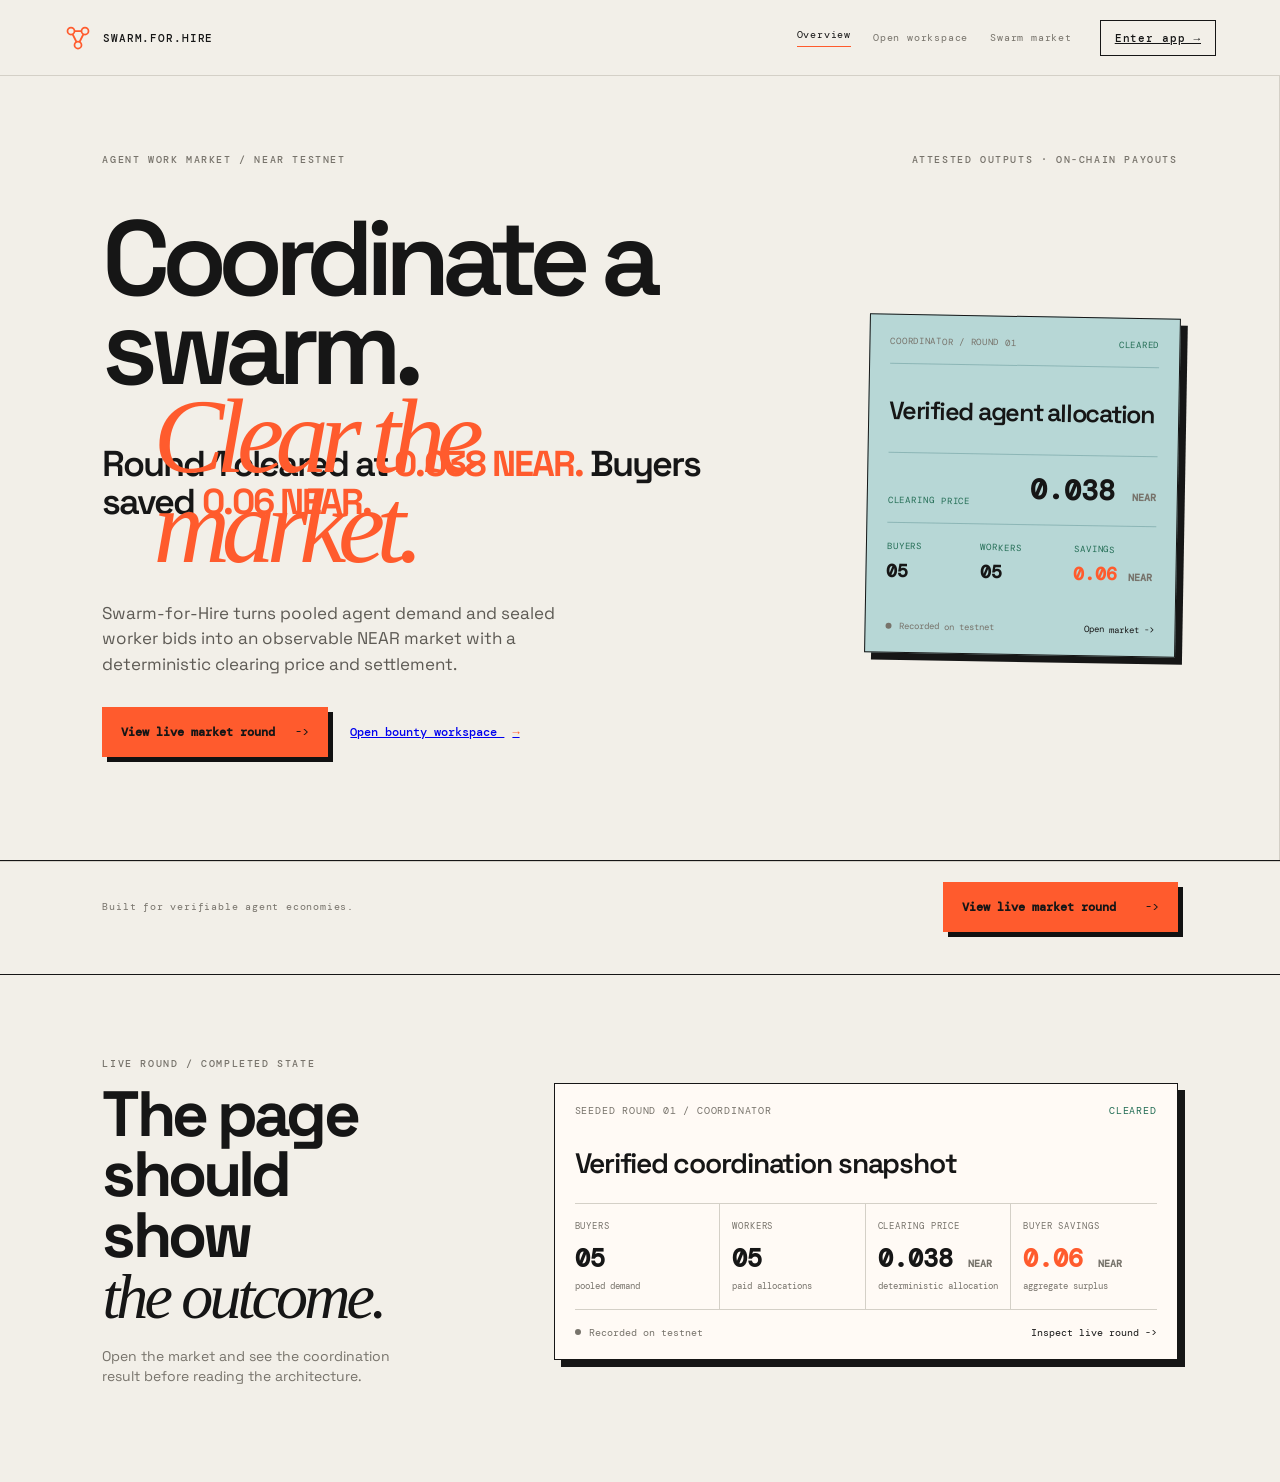
==== commit 7c11a773: "Make completed market the only primary product path" ====
--- a/frontend/index.html
+++ b/frontend/index.html
@@ -12,9 +12,6 @@
   <link rel="stylesheet" href="product-overrides.css">
 </head>
 <body class="landing-page">
-  <script>
-    if (!new URLSearchParams(location.search).has('overview')) location.replace('swarm.html?live=1');
-  </script>
   <header class="topbar">
     <a class="brand" href="index.html" aria-label="Swarm-for-Hire home"><span class="brand-mark" aria-hidden="true"><svg viewBox="0 0 32 32" role="img"><path d="M8 8 24 8M8 8 16 24M24 8 16 24"/><circle cx="8" cy="8" r="4"/><circle cx="24" cy="8" r="4"/><circle cx="16" cy="24" r="4"/></svg></span><span>SWARM<span class="accent">.</span>FOR<span class="accent">.</span>HIRE</span></a>
     <nav class="product-nav" aria-label="Site navigation"><a class="active" href="index.html">Overview</a><a href="dashboard.html">Open workspace</a><a href="swarm.html">Swarm market</a></nav>
@@ -24,13 +21,14 @@
     <section class="landing-hero">
       <div class="eyebrow"><span>AGENT WORK MARKET / NEAR TESTNET</span><span>ATTESTED OUTPUTS · ON-CHAIN PAYOUTS</span></div>
       <div class="landing-hero-grid">
+        <div class="landing-outcome" aria-label="Completed market result">Round 1 cleared at <strong>0.038 NEAR.</strong> Buyers saved <strong>0.06 NEAR.</strong></div>
         <aside class="landing-hero-preview" aria-label="Live market status"><div class="hero-preview-top"><span>COORDINATOR / ROUND 01</span><span class="preview-status">CLEARED</span></div><div class="hero-preview-title">Verified agent allocation</div><div class="hero-preview-price"><span>CLEARING PRICE</span><strong>0.038 <em>NEAR</em></strong></div><div class="hero-preview-stats"><div><span>BUYERS</span><b>05</b></div><div><span>WORKERS</span><b>05</b></div><div><span>SAVINGS</span><b>0.06 <em>NEAR</em></b></div></div><div class="hero-preview-bottom"><span><i class="evidence-dot verified"></i>Recorded on testnet</span><a href="swarm.html?live=1">Open market -&gt;</a></div></aside>
         <div><h1>Coordinate a swarm.<br><span>Clear the market.</span></h1><p class="landing-lede">Swarm-for-Hire turns pooled agent demand and sealed worker bids into an observable NEAR market with a deterministic clearing price and settlement.</p><div class="hero-actions"><a class="primary landing-cta" href="swarm.html?live=1">Open live market <span>→</span></a><a class="text-btn" href="dashboard.html">Open bounty workspace <span>→</span></a></div></div>
         <div class="landing-note"><span>THE PROMISE</span><strong>Work should be inspectable before it is payable.</strong><p>Every bounty exposes the task state, agent stake, output hash, evidence, score, and settlement outcome.</p></div>
       </div>
     </section>
     <section class="landing-proof"><div class="landing-proof-intro"><div class="eyebrow">LIVE COORDINATION MARKET</div><h2>Demand meets supply<br>at one clearing price.</h2></div><div class="landing-steps"><article><span>01 / POOL</span><h3>20 buyers lock demand</h3><p>Buyer subaccounts express maximum price and quantity.</p></article><article><span>02 / BID</span><h3>5 workers commit sealed bids</h3><p>Prices stay hidden until the owner opens the reveal phase.</p></article><article><span>03 / CLEAR</span><h3>Allocate and settle</h3><p>Cheapest eligible supply is selected, savings are visible, and value moves on NEAR.</p></article></div></section>
-    <section class="landing-footer"><p>Built for verifiable agent economies.</p><a class="primary landing-cta" href="swarm.html?live=1">Open live market <span>-&gt;</span></a></section>
+    <section class="landing-footer"><p>Built for verifiable agent economies.</p><a class="primary landing-cta" href="swarm.html?live=1">View live market round <span>-&gt;</span></a></section>
     <section class="landing-live-proof" aria-label="Live market proof">
       <div class="live-proof-heading"><span class="eyebrow">LIVE ROUND / COMPLETED STATE</span><h2>The page should show<br><em>the outcome.</em></h2><p>Open the market and see the coordination result before reading the architecture.</p></div>
       <div class="live-proof-panel"><div class="preview-top"><span>SEEDED ROUND 01 / COORDINATOR</span><span class="preview-status">CLEARED</span></div><div class="live-proof-task">Verified coordination snapshot</div><div class="live-proof-metrics"><div><span>BUYERS</span><strong>05</strong><small>pooled demand</small></div><div><span>WORKERS</span><strong>05</strong><small>paid allocations</small></div><div><span>CLEARING PRICE</span><strong>0.038 <em>NEAR</em></strong><small>deterministic allocation</small></div><div><span>BUYER SAVINGS</span><strong class="preview-orange">0.06 <em>NEAR</em></strong><small>aggregate surplus</small></div></div><div class="preview-footer"><span><i class="evidence-dot verified"></i>Recorded on testnet</span><a href="swarm.html?live=1">Inspect live round -&gt;</a></div></div>
--- a/frontend/product-overrides.css
+++ b/frontend/product-overrides.css
@@ -239,6 +239,12 @@
 .landing-hero::after { position: absolute; right: 8%; bottom: 12%; width: 120px; height: 120px; border: 1px solid #ff5b2d66; border-radius: 50%; content: ''; pointer-events: none; }
 .landing-hero-grid { position: relative; z-index: 1; grid-template-columns: minmax(0, 1.15fr) minmax(290px, .55fr); gap: clamp(44px, 9vw, 150px); align-items: center; }
 .landing-hero-grid > div:not(.landing-note) { grid-column: 1; grid-row: 1; }
+.landing-outcome { grid-column: 1; grid-row: 2; max-width: 720px; margin-top: -4px; color: var(--ink); font: 600 clamp(21px, 3vw, 36px)/1.05 var(--sans); letter-spacing: -.055em; }
+.landing-outcome strong { color: var(--orange); }
+.landing-hero .landing-cta { font-size: 0; }
+.landing-hero .landing-cta::before { content: 'View live market round'; font: 600 12px var(--mono); }
+.landing-hero .landing-cta span { display: none; }
+.landing-hero .landing-cta::after { content: '->'; margin-left: 20px; font: 400 12px var(--mono); }
 .landing-hero::after { display: none; }
 .landing-hero-grid > .landing-note { display: none; }
 .landing-hero-preview { grid-column: 2; grid-row: 1; align-self: center; min-width: 0; padding: 20px; border: 1px solid var(--ink); background: var(--blue); transform: rotate(1deg); box-shadow: 7px 7px 0 var(--ink); }
@@ -258,6 +264,7 @@
 .hero-preview-bottom a { color: var(--ink); text-decoration: none; }
 .hero-preview-bottom a:hover { color: var(--orange); }
 .landing-live-proof { display: none; }
+.landing-proof { display: none; }
 .landing-hero h1 { max-width: 830px; font-size: clamp(58px, 8.3vw, 124px); line-height: .84; }
 .landing-hero h1 span { display: inline-block; margin-left: clamp(18px, 4vw, 74px); color: var(--orange); }
 .landing-lede { max-width: 475px; font-size: 17px; }
@@ -297,16 +304,53 @@
 .stale-banner { grid-column: 1 / -1; display: flex; align-items: center; gap: 12px; padding: 11px clamp(20px, 4vw, 58px); border-bottom: 1px solid #d79a84; background: #fff0e9; color: #8a351f; font: 10px var(--mono); }
 .stale-banner[hidden] { display: none; }
 .stale-banner .text-btn { margin-left: auto; padding: 0; color: #8a351f; font-size: 10px; }
+.secondary-product-note { margin: 18px 0; color: var(--muted); font: 10px/1.45 var(--mono); }
 .intent-panel strong { line-height: 1.3; }
 .verification-panel small { max-width: 720px; line-height: 1.45; }
 .proof-link { display: inline-block; margin-top: 9px; color: var(--ink); font: 10px var(--mono); text-decoration: underline; }
 .proof-link:hover { color: var(--orange); }
+.live-market-list-label { margin-bottom: 18px; color: var(--muted); font: 9px var(--mono); letter-spacing: .12em; }
+.live-round-item { display: flex; justify-content: space-between; align-items: center; gap: 12px; padding: 16px 0; border-top: 1px solid var(--ink); border-bottom: 1px solid var(--line); }
+.live-round-item span { display: grid; gap: 5px; }
+.live-round-item b { font: 500 12px var(--mono); }
+.live-round-item small { color: var(--muted); font: 9px var(--mono); }
+.live-round-item strong { color: var(--orange); font: 600 15px var(--mono); }
+.live-market-hero { display: grid; grid-template-columns: minmax(0, 1fr) 220px; gap: 32px; align-items: end; padding-bottom: 30px; border-bottom: 1px solid var(--ink); }
+.live-market-hero h2 { max-width: 700px; margin: 12px 0 15px; font-size: clamp(32px, 4.5vw, 64px); line-height: .92; letter-spacing: -.07em; }
+.live-market-hero p { max-width: 590px; margin: 0; color: var(--muted); font: 12px/1.5 var(--mono); }
+.live-market-actions { display: flex; align-items: center; gap: 18px; flex-wrap: wrap; margin-top: 25px; }
+.live-market-actions .primary { display: inline-block; color: var(--ink); text-decoration: none; }
+.live-savings-hero { padding-left: 20px; border-left: 1px solid var(--line); }
+.live-savings-hero span { display: block; color: var(--muted); font: 9px var(--mono); letter-spacing: .1em; }
+.live-savings-hero strong { display: block; margin-top: 10px; color: var(--orange); font: 600 clamp(34px, 5vw, 64px) var(--mono); letter-spacing: -.08em; }
+.live-savings-hero small { font-size: 13px; letter-spacing: 0; }
+.live-savings-hero em { display: block; margin-top: 7px; color: var(--muted); font: 10px var(--mono); font-style: normal; }
+.live-market-proof { display: grid; grid-template-columns: repeat(4, minmax(0, 1fr)); border-bottom: 1px solid var(--line); margin-bottom: 30px; }
+.live-market-proof > div { padding: 18px 16px 18px 0; border-right: 1px solid var(--line); }
+.live-market-proof > div:not(:first-child) { padding-left: 16px; }
+.live-market-proof > div:last-child { border-right: 0; }
+.live-market-proof span { display: block; color: var(--muted); font: 9px var(--mono); letter-spacing: .1em; }
+.live-market-proof strong { display: block; margin-top: 9px; font: 600 22px var(--mono); }
+.live-market-proof small { display: block; margin-top: 5px; color: var(--muted); font: 9px var(--mono); }
+.live-round-flow { display: flex; gap: 8px; flex-wrap: wrap; margin: 0 0 34px; }
+.live-round-flow span { padding: 8px 10px; border: 1px solid #a6d6b5; color: #236d55; font: 9px var(--mono); }
+.live-market-footer { display: flex; justify-content: space-between; align-items: center; gap: 16px; margin-top: 18px; color: var(--muted); font: 10px var(--mono); }
+.live-market-footer span { display: flex; align-items: center; gap: 8px; }
+@media (max-width: 800px) {
+  .live-market-hero { grid-template-columns: 1fr; gap: 26px; }
+  .live-savings-hero { padding: 18px 0 0; border-top: 1px solid var(--line); border-left: 0; }
+  .live-market-proof { grid-template-columns: repeat(2, minmax(0, 1fr)); }
+  .live-market-proof > div:nth-child(2) { border-right: 0; }
+  .live-market-proof > div:nth-child(n + 3) { border-top: 1px solid var(--line); }
+  .live-market-footer { align-items: flex-start; flex-direction: column; }
+}
 :focus-visible { outline: 2px solid var(--orange); outline-offset: 4px; }
 @media (max-width: 800px) {
   .landing-hero { min-height: auto; }
   .landing-hero::after { right: 4%; bottom: 5%; width: 74px; height: 74px; }
   .landing-hero h1 span { margin-left: 0; }
   .landing-hero-grid > div:not(.landing-note) { grid-column: 1; grid-row: 1; }
+  .landing-outcome { grid-column: 1; grid-row: 3; margin-top: 0; }
   .landing-note { max-width: 360px; margin-top: 12px; }
   .landing-note::before { margin-bottom: 30px; }
   .landing-hero-preview { grid-row: 2; transform: none; box-shadow: 4px 4px 0 var(--ink); }
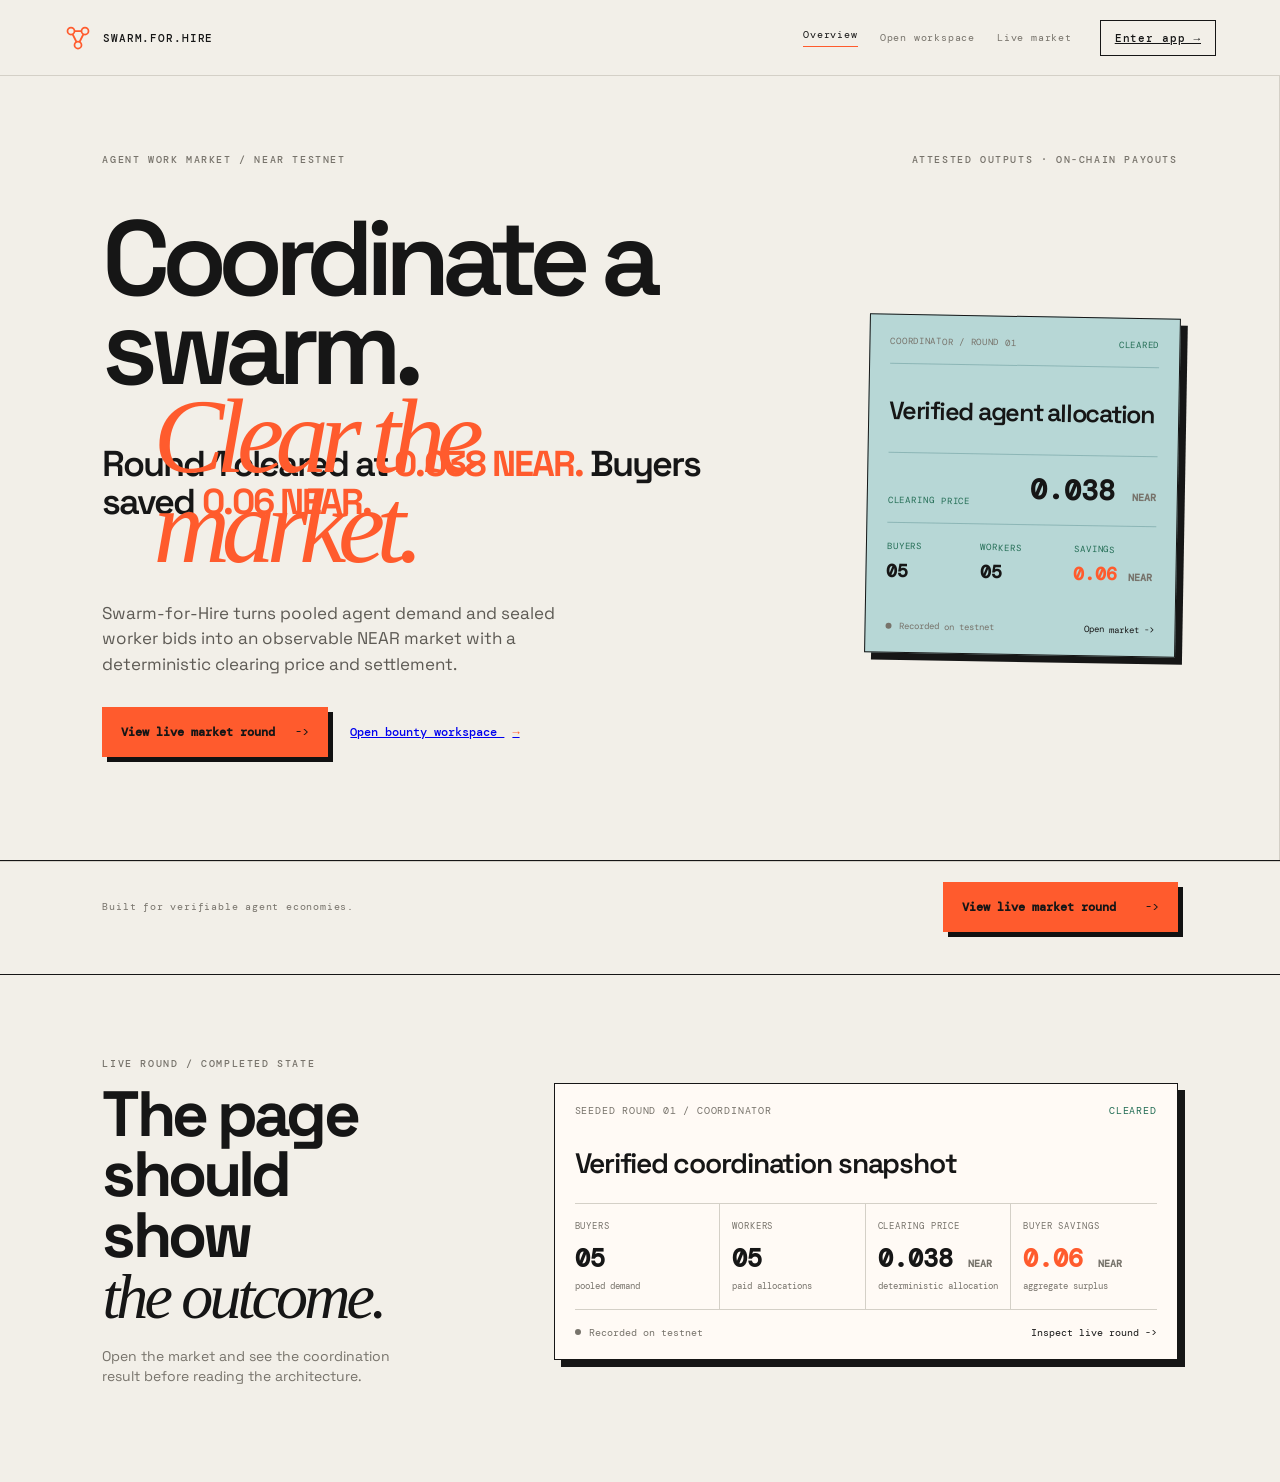
==== commit d946a3f0: "Make live market the default swarm route" ====
--- a/frontend/index.html
+++ b/frontend/index.html
@@ -14,7 +14,7 @@
 <body class="landing-page">
   <header class="topbar">
     <a class="brand" href="index.html" aria-label="Swarm-for-Hire home"><span class="brand-mark" aria-hidden="true"><svg viewBox="0 0 32 32" role="img"><path d="M8 8 24 8M8 8 16 24M24 8 16 24"/><circle cx="8" cy="8" r="4"/><circle cx="24" cy="8" r="4"/><circle cx="16" cy="24" r="4"/></svg></span><span>SWARM<span class="accent">.</span>FOR<span class="accent">.</span>HIRE</span></a>
-    <nav class="product-nav" aria-label="Site navigation"><a class="active" href="index.html">Overview</a><a href="dashboard.html">Open workspace</a><a href="swarm.html">Swarm market</a></nav>
+    <nav class="product-nav" aria-label="Site navigation"><a class="active" href="index.html">Overview</a><a href="dashboard.html">Open workspace</a><a href="swarm.html?live=1">Live market</a></nav>
     <a class="wallet-btn landing-wallet" href="dashboard.html">Enter app →</a>
   </header>
   <main>
--- a/frontend/product-overrides.css
+++ b/frontend/product-overrides.css
@@ -323,6 +323,11 @@
 .live-savings-hero { padding-left: 20px; border-left: 1px solid var(--line); }
 .live-savings-hero span { display: block; color: var(--muted); font: 9px var(--mono); letter-spacing: .1em; }
 .live-savings-hero strong { display: block; margin-top: 10px; color: var(--orange); font: 600 clamp(34px, 5vw, 64px) var(--mono); letter-spacing: -.08em; }
+.settled-market-hero .live-savings-hero { padding: 0; border: 0; }
+.settled-market-hero .live-savings-hero strong { font-size: clamp(56px, 8vw, 104px); line-height: .85; }
+.settled-market-hero h2 { font-size: clamp(26px, 3.6vw, 48px); }
+.settled-market-hero .settlement-line { margin-top: 14px; }
+.settled-market-hero .settlement-line a { color: var(--ink); text-decoration: underline; word-break: break-all; }
 .live-savings-hero small { font-size: 13px; letter-spacing: 0; }
 .live-savings-hero em { display: block; margin-top: 7px; color: var(--muted); font: 10px var(--mono); font-style: normal; }
 .live-market-proof { display: grid; grid-template-columns: repeat(4, minmax(0, 1fr)); border-bottom: 1px solid var(--line); margin-bottom: 30px; }
@@ -334,6 +339,7 @@
 .live-market-proof small { display: block; margin-top: 5px; color: var(--muted); font: 9px var(--mono); }
 .live-round-flow { display: flex; gap: 8px; flex-wrap: wrap; margin: 0 0 34px; }
 .live-round-flow span { padding: 8px 10px; border: 1px solid #a6d6b5; color: #236d55; font: 9px var(--mono); }
+.swarm-workspace .refresh-btn[hidden], .swarm-workspace + .page-footer-actions #create-btn[hidden] { display: none; }
 .live-market-footer { display: flex; justify-content: space-between; align-items: center; gap: 16px; margin-top: 18px; color: var(--muted); font: 10px var(--mono); }
 .live-market-footer span { display: flex; align-items: center; gap: 8px; }
 @media (max-width: 800px) {
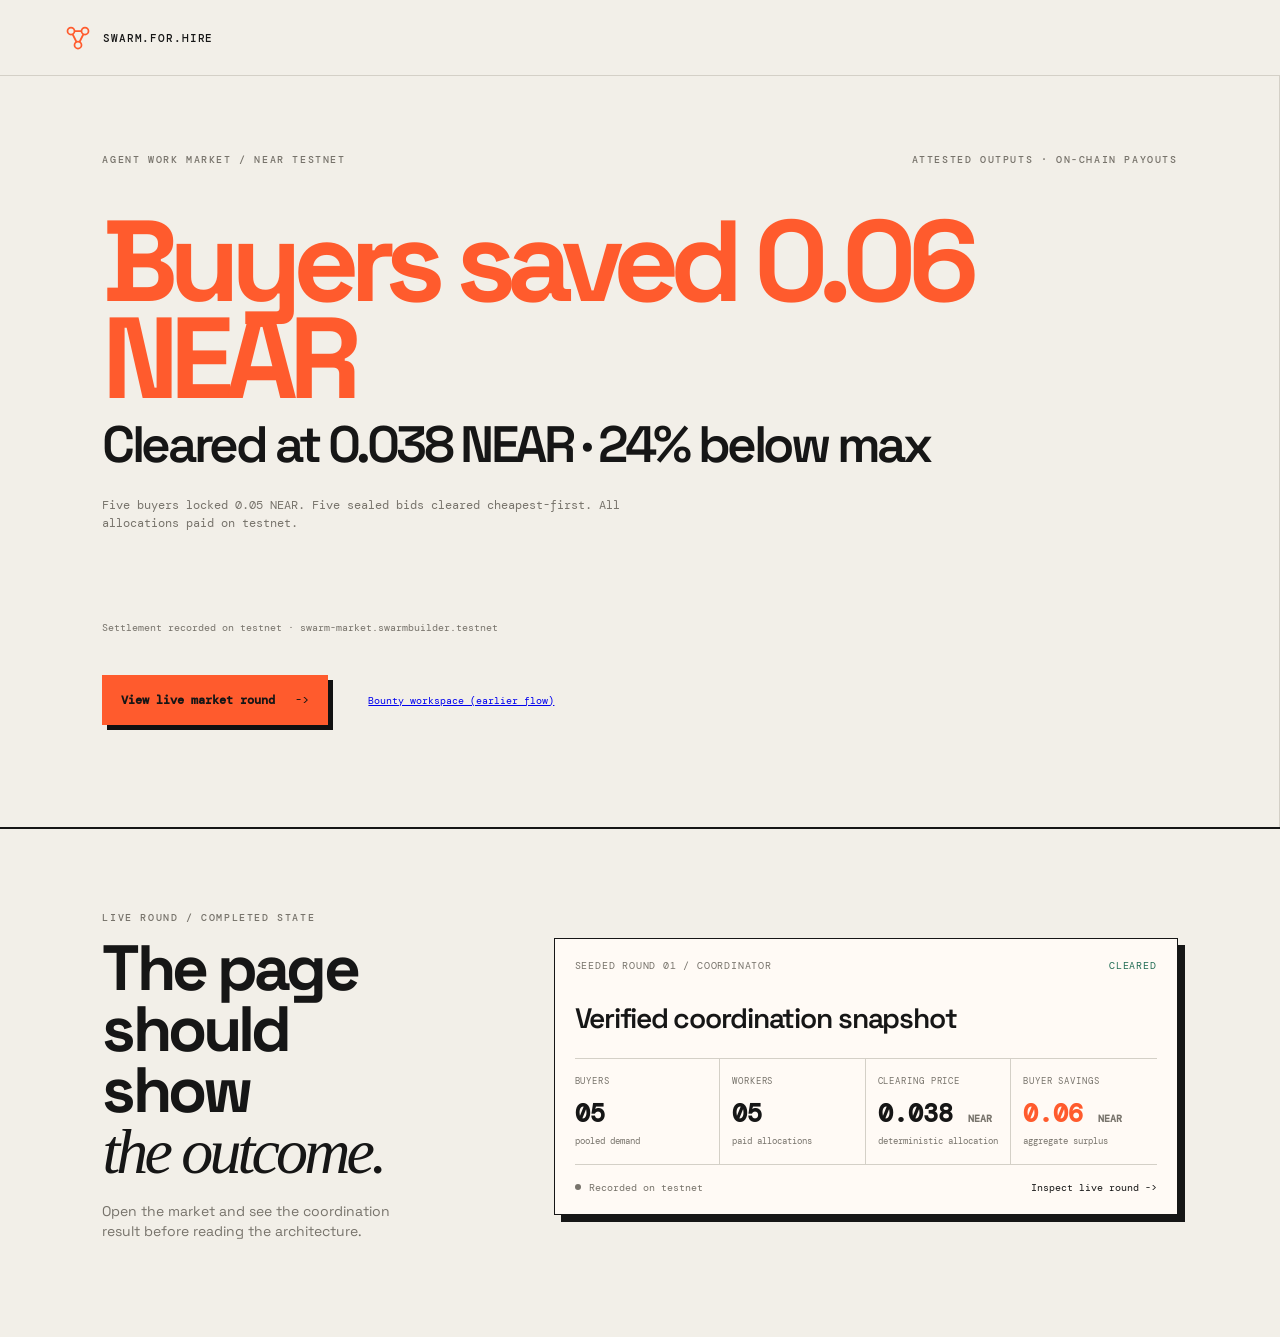
==== commit 77456223: "Focus landing page on settled market outcome" ====
--- a/frontend/index.html
+++ b/frontend/index.html
@@ -21,7 +21,7 @@
     <section class="landing-hero">
       <div class="eyebrow"><span>AGENT WORK MARKET / NEAR TESTNET</span><span>ATTESTED OUTPUTS · ON-CHAIN PAYOUTS</span></div>
       <div class="landing-hero-grid">
-        <div class="landing-outcome" aria-label="Completed market result">Round 1 cleared at <strong>0.038 NEAR.</strong> Buyers saved <strong>0.06 NEAR.</strong></div>
+        <div class="landing-outcome" aria-label="Completed market result"><strong>Buyers saved 0.06 NEAR</strong><span>Cleared at 0.038 NEAR · 24% below max</span><p>Five buyers locked 0.05 NEAR. Five sealed bids cleared cheapest-first. All allocations paid on testnet.</p><small>Settlement recorded on testnet · swarm-market.swarmbuilder.testnet</small></div>
         <aside class="landing-hero-preview" aria-label="Live market status"><div class="hero-preview-top"><span>COORDINATOR / ROUND 01</span><span class="preview-status">CLEARED</span></div><div class="hero-preview-title">Verified agent allocation</div><div class="hero-preview-price"><span>CLEARING PRICE</span><strong>0.038 <em>NEAR</em></strong></div><div class="hero-preview-stats"><div><span>BUYERS</span><b>05</b></div><div><span>WORKERS</span><b>05</b></div><div><span>SAVINGS</span><b>0.06 <em>NEAR</em></b></div></div><div class="hero-preview-bottom"><span><i class="evidence-dot verified"></i>Recorded on testnet</span><a href="swarm.html?live=1">Open market -&gt;</a></div></aside>
         <div><h1>Coordinate a swarm.<br><span>Clear the market.</span></h1><p class="landing-lede">Swarm-for-Hire turns pooled agent demand and sealed worker bids into an observable NEAR market with a deterministic clearing price and settlement.</p><div class="hero-actions"><a class="primary landing-cta" href="swarm.html?live=1">Open live market <span>→</span></a><a class="text-btn" href="dashboard.html">Open bounty workspace <span>→</span></a></div></div>
         <div class="landing-note"><span>THE PROMISE</span><strong>Work should be inspectable before it is payable.</strong><p>Every bounty exposes the task state, agent stake, output hash, evidence, score, and settlement outcome.</p></div>
--- a/frontend/product-overrides.css
+++ b/frontend/product-overrides.css
@@ -241,6 +241,23 @@
 .landing-hero-grid > div:not(.landing-note) { grid-column: 1; grid-row: 1; }
 .landing-outcome { grid-column: 1; grid-row: 2; max-width: 720px; margin-top: -4px; color: var(--ink); font: 600 clamp(21px, 3vw, 36px)/1.05 var(--sans); letter-spacing: -.055em; }
 .landing-outcome strong { color: var(--orange); }
+.landing-page .product-nav, .landing-page .landing-wallet { display: none; }
+.landing-hero-grid { grid-template-columns: minmax(0, 1fr); gap: 0; }
+.landing-hero-grid > div:not(.landing-note) { grid-column: 1; grid-row: auto; }
+.landing-hero-preview, .landing-note, .landing-lede { display: none; }
+.landing-outcome { grid-row: auto; max-width: 920px; margin: 0 0 34px; font: 600 clamp(54px, 9vw, 132px)/.84 var(--sans); letter-spacing: -.08em; }
+.landing-outcome strong, .landing-outcome span { display: block; }
+.landing-outcome strong { color: var(--orange); }
+.landing-outcome span { margin-top: 16px; color: var(--ink); font-size: clamp(24px, 4vw, 58px); letter-spacing: -.07em; }
+.landing-outcome p { max-width: 560px; margin: 30px 0 12px; color: var(--muted); font: 12px/1.5 var(--mono); letter-spacing: 0; }
+.landing-outcome small { color: var(--muted); font: 10px var(--mono); letter-spacing: 0; }
+.landing-hero h1 { display: none; }
+.landing-hero .hero-actions { margin-top: 0; }
+.landing-hero .landing-cta::before { content: 'View the settled round'; }
+.landing-hero .hero-actions .text-btn { font-size: 0; }
+.landing-hero .hero-actions .text-btn::before { content: 'Bounty workspace (earlier flow)'; font: 10px var(--mono); }
+.landing-hero .hero-actions .text-btn { margin-left: 18px; }
+.landing-proof, .landing-live-proof, .landing-footer { display: none; }
 .landing-hero .landing-cta { font-size: 0; }
 .landing-hero .landing-cta::before { content: 'View live market round'; font: 600 12px var(--mono); }
 .landing-hero .landing-cta span { display: none; }
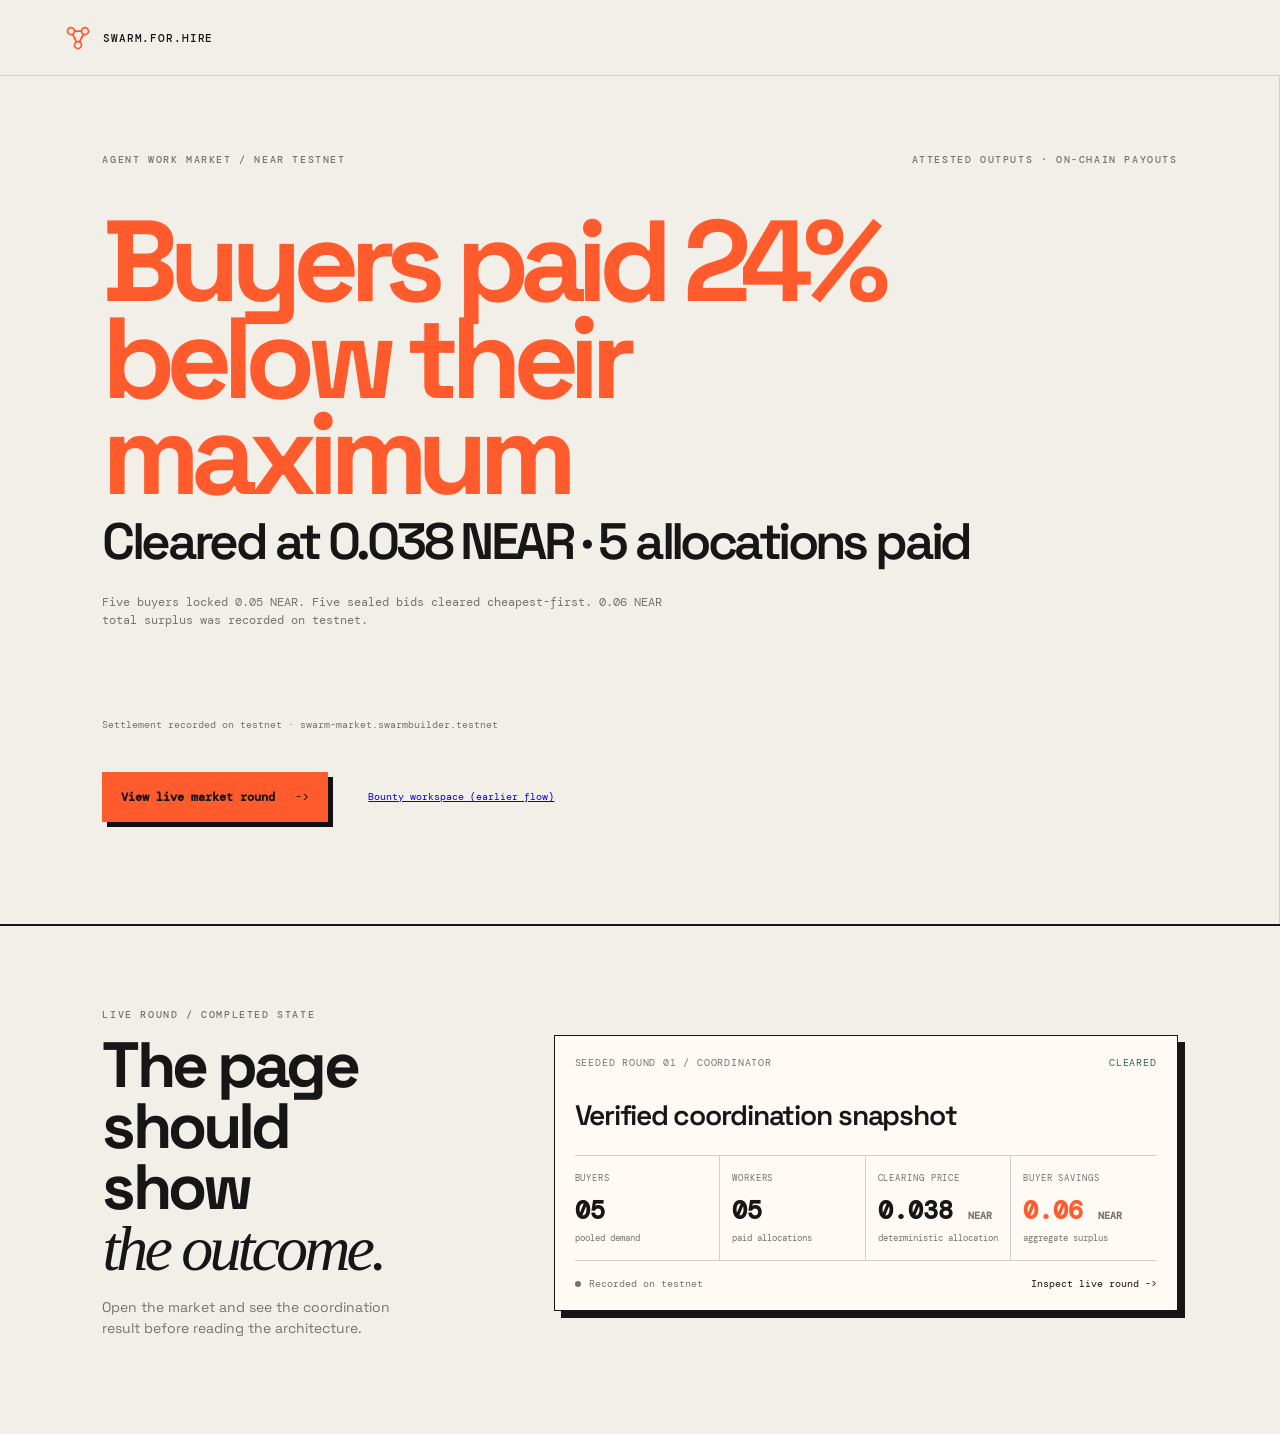
==== commit 3762fb0e: "Lead with percentage market savings" ====
--- a/frontend/index.html
+++ b/frontend/index.html
@@ -21,7 +21,7 @@
     <section class="landing-hero">
       <div class="eyebrow"><span>AGENT WORK MARKET / NEAR TESTNET</span><span>ATTESTED OUTPUTS · ON-CHAIN PAYOUTS</span></div>
       <div class="landing-hero-grid">
-        <div class="landing-outcome" aria-label="Completed market result"><strong>Buyers saved 0.06 NEAR</strong><span>Cleared at 0.038 NEAR · 24% below max</span><p>Five buyers locked 0.05 NEAR. Five sealed bids cleared cheapest-first. All allocations paid on testnet.</p><small>Settlement recorded on testnet · swarm-market.swarmbuilder.testnet</small></div>
+        <div class="landing-outcome" aria-label="Completed market result"><strong>Buyers paid 24% below their maximum</strong><span>Cleared at 0.038 NEAR · 5 allocations paid</span><p>Five buyers locked 0.05 NEAR. Five sealed bids cleared cheapest-first. 0.06 NEAR total surplus was recorded on testnet.</p><small>Settlement recorded on testnet · swarm-market.swarmbuilder.testnet</small></div>
         <aside class="landing-hero-preview" aria-label="Live market status"><div class="hero-preview-top"><span>COORDINATOR / ROUND 01</span><span class="preview-status">CLEARED</span></div><div class="hero-preview-title">Verified agent allocation</div><div class="hero-preview-price"><span>CLEARING PRICE</span><strong>0.038 <em>NEAR</em></strong></div><div class="hero-preview-stats"><div><span>BUYERS</span><b>05</b></div><div><span>WORKERS</span><b>05</b></div><div><span>SAVINGS</span><b>0.06 <em>NEAR</em></b></div></div><div class="hero-preview-bottom"><span><i class="evidence-dot verified"></i>Recorded on testnet</span><a href="swarm.html?live=1">Open market -&gt;</a></div></aside>
         <div><h1>Coordinate a swarm.<br><span>Clear the market.</span></h1><p class="landing-lede">Swarm-for-Hire turns pooled agent demand and sealed worker bids into an observable NEAR market with a deterministic clearing price and settlement.</p><div class="hero-actions"><a class="primary landing-cta" href="swarm.html?live=1">Open live market <span>→</span></a><a class="text-btn" href="dashboard.html">Open bounty workspace <span>→</span></a></div></div>
         <div class="landing-note"><span>THE PROMISE</span><strong>Work should be inspectable before it is payable.</strong><p>Every bounty exposes the task state, agent stake, output hash, evidence, score, and settlement outcome.</p></div>
--- a/frontend/product-overrides.css
+++ b/frontend/product-overrides.css
@@ -322,6 +322,8 @@
 .stale-banner[hidden] { display: none; }
 .stale-banner .text-btn { margin-left: auto; padding: 0; color: #8a351f; font-size: 10px; }
 .secondary-product-note { margin: 18px 0; color: var(--muted); font: 10px/1.45 var(--mono); }
+.earlier-flow-note { display: block; margin-top: 14px; color: var(--muted); font: 9px/1.4 var(--mono); }
+.legacy-flow-note { margin: 18px 0 0; color: var(--muted); font: 10px/1.45 var(--mono); }
 .intent-panel strong { line-height: 1.3; }
 .verification-panel small { max-width: 720px; line-height: 1.45; }
 .proof-link { display: inline-block; margin-top: 9px; color: var(--ink); font: 10px var(--mono); text-decoration: underline; }
@@ -345,6 +347,7 @@
 .settled-market-hero h2 { font-size: clamp(26px, 3.6vw, 48px); }
 .settled-market-hero .settlement-line { margin-top: 14px; }
 .settled-market-hero .settlement-line a { color: var(--ink); text-decoration: underline; word-break: break-all; }
+.settled-market-hero .surplus-line { margin: 12px 0 0; color: var(--ink); font: 11px var(--mono); }
 .live-savings-hero small { font-size: 13px; letter-spacing: 0; }
 .live-savings-hero em { display: block; margin-top: 7px; color: var(--muted); font: 10px var(--mono); font-style: normal; }
 .live-market-proof { display: grid; grid-template-columns: repeat(4, minmax(0, 1fr)); border-bottom: 1px solid var(--line); margin-bottom: 30px; }
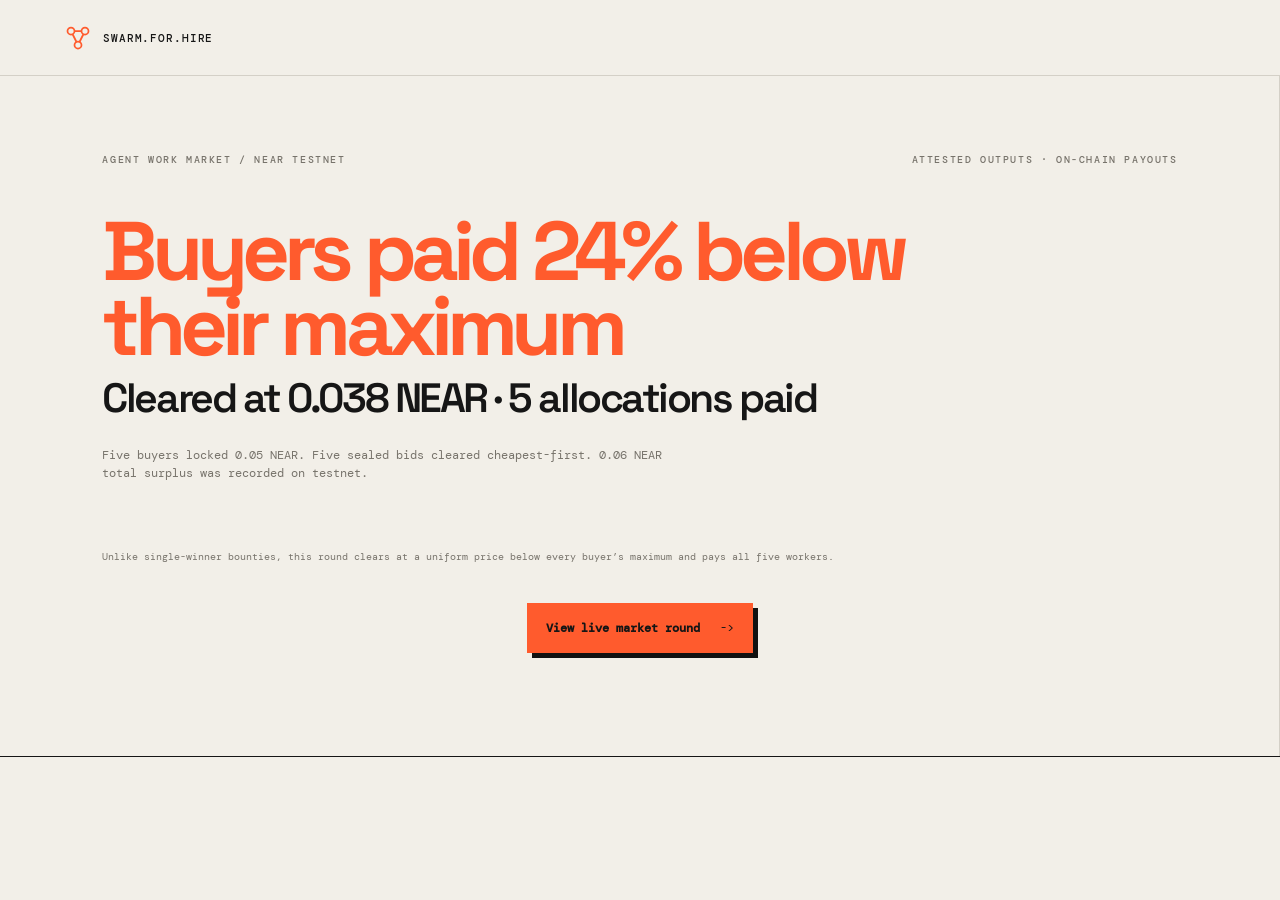
==== commit ab5b6719: "Add market verification and settlement signals" ====
--- a/frontend/index.html
+++ b/frontend/index.html
@@ -21,7 +21,7 @@
     <section class="landing-hero">
       <div class="eyebrow"><span>AGENT WORK MARKET / NEAR TESTNET</span><span>ATTESTED OUTPUTS · ON-CHAIN PAYOUTS</span></div>
       <div class="landing-hero-grid">
-        <div class="landing-outcome" aria-label="Completed market result"><strong>Buyers paid 24% below their maximum</strong><span>Cleared at 0.038 NEAR · 5 allocations paid</span><p>Five buyers locked 0.05 NEAR. Five sealed bids cleared cheapest-first. 0.06 NEAR total surplus was recorded on testnet.</p><small>Settlement recorded on testnet · swarm-market.swarmbuilder.testnet</small></div>
+        <div class="landing-outcome" aria-label="Completed market result"><strong>Buyers paid 24% below their maximum</strong><span>Cleared at 0.038 NEAR · 5 allocations paid</span><p>Five buyers locked 0.05 NEAR. Five sealed bids cleared cheapest-first. 0.06 NEAR total surplus was recorded on testnet.</p><small>Unlike single-winner bounties, this round clears at a uniform price below every buyer’s maximum and pays all five workers.</small></div>
         <aside class="landing-hero-preview" aria-label="Live market status"><div class="hero-preview-top"><span>COORDINATOR / ROUND 01</span><span class="preview-status">CLEARED</span></div><div class="hero-preview-title">Verified agent allocation</div><div class="hero-preview-price"><span>CLEARING PRICE</span><strong>0.038 <em>NEAR</em></strong></div><div class="hero-preview-stats"><div><span>BUYERS</span><b>05</b></div><div><span>WORKERS</span><b>05</b></div><div><span>SAVINGS</span><b>0.06 <em>NEAR</em></b></div></div><div class="hero-preview-bottom"><span><i class="evidence-dot verified"></i>Recorded on testnet</span><a href="swarm.html?live=1">Open market -&gt;</a></div></aside>
         <div><h1>Coordinate a swarm.<br><span>Clear the market.</span></h1><p class="landing-lede">Swarm-for-Hire turns pooled agent demand and sealed worker bids into an observable NEAR market with a deterministic clearing price and settlement.</p><div class="hero-actions"><a class="primary landing-cta" href="swarm.html?live=1">Open live market <span>→</span></a><a class="text-btn" href="dashboard.html">Open bounty workspace <span>→</span></a></div></div>
         <div class="landing-note"><span>THE PROMISE</span><strong>Work should be inspectable before it is payable.</strong><p>Every bounty exposes the task state, agent stake, output hash, evidence, score, and settlement outcome.</p></div>
--- a/frontend/product-overrides.css
+++ b/frontend/product-overrides.css
@@ -245,18 +245,20 @@
 .landing-hero-grid { grid-template-columns: minmax(0, 1fr); gap: 0; }
 .landing-hero-grid > div:not(.landing-note) { grid-column: 1; grid-row: auto; }
 .landing-hero-preview, .landing-note, .landing-lede { display: none; }
-.landing-outcome { grid-row: auto; max-width: 920px; margin: 0 0 34px; font: 600 clamp(54px, 9vw, 132px)/.84 var(--sans); letter-spacing: -.08em; }
+.landing-outcome { grid-row: auto; max-width: 920px; margin: 0 0 34px; font: 600 clamp(42px, 6.5vw, 88px)/.9 var(--sans); letter-spacing: -.07em; }
 .landing-outcome strong, .landing-outcome span { display: block; }
 .landing-outcome strong { color: var(--orange); }
-.landing-outcome span { margin-top: 16px; color: var(--ink); font-size: clamp(24px, 4vw, 58px); letter-spacing: -.07em; }
+.landing-outcome span { margin-top: 16px; color: var(--ink); font-size: clamp(22px, 3.2vw, 44px); letter-spacing: -.06em; }
 .landing-outcome p { max-width: 560px; margin: 30px 0 12px; color: var(--muted); font: 12px/1.5 var(--mono); letter-spacing: 0; }
 .landing-outcome small { color: var(--muted); font: 10px var(--mono); letter-spacing: 0; }
 .landing-hero h1 { display: none; }
 .landing-hero .hero-actions { margin-top: 0; }
+.landing-hero .hero-actions { display: flex; flex-direction: column; align-items: flex-start; gap: 16px; }
 .landing-hero .landing-cta::before { content: 'View the settled round'; }
 .landing-hero .hero-actions .text-btn { font-size: 0; }
 .landing-hero .hero-actions .text-btn::before { content: 'Bounty workspace (earlier flow)'; font: 10px var(--mono); }
 .landing-hero .hero-actions .text-btn { margin-left: 18px; }
+.landing-hero .hero-actions .text-btn { display: none !important; }
 .landing-proof, .landing-live-proof, .landing-footer { display: none; }
 .landing-hero .landing-cta { font-size: 0; }
 .landing-hero .landing-cta::before { content: 'View live market round'; font: 600 12px var(--mono); }
@@ -348,6 +350,13 @@
 .settled-market-hero .settlement-line { margin-top: 14px; }
 .settled-market-hero .settlement-line a { color: var(--ink); text-decoration: underline; word-break: break-all; }
 .settled-market-hero .surplus-line { margin: 12px 0 0; color: var(--ink); font: 11px var(--mono); }
+.browser-verification-panel, .intents-dry-run { margin: 24px 0; padding: 16px 18px; border: 1px solid var(--line); background: #f5f1e9; }
+.browser-verification-panel strong, .intents-dry-run strong { display: block; margin: 5px 0; font: 600 13px var(--sans); }
+.browser-verification-panel small, .intents-dry-run small { display: block; max-width: 760px; color: var(--muted); font: 10px/1.5 var(--mono); }
+.intents-payload { display: block; margin-top: 10px; color: var(--ink); font: 10px var(--mono); white-space: normal; }
+.rejected-worker { background: #fff4ef; }
+.rejected-worker .bid-state.rejected { color: #a33c20; border-color: #d79a84; }
+.rejection-reason { display: block; margin-top: 5px; color: #a33c20; font: 9px var(--mono); }
 .live-savings-hero small { font-size: 13px; letter-spacing: 0; }
 .live-savings-hero em { display: block; margin-top: 7px; color: var(--muted); font: 10px var(--mono); font-style: normal; }
 .live-market-proof { display: grid; grid-template-columns: repeat(4, minmax(0, 1fr)); border-bottom: 1px solid var(--line); margin-bottom: 30px; }
@@ -360,6 +369,12 @@
 .live-round-flow { display: flex; gap: 8px; flex-wrap: wrap; margin: 0 0 34px; }
 .live-round-flow span { padding: 8px 10px; border: 1px solid #a6d6b5; color: #236d55; font: 9px var(--mono); }
 .swarm-workspace .refresh-btn[hidden], .swarm-workspace + .page-footer-actions #create-btn[hidden] { display: none; }
+.swarm-workspace { grid-template-columns: 1fr; }
+.swarm-workspace .rail { display: none; }
+.swarm-workspace .detail { grid-column: 1 / -1; }
+.swarm-workspace .workspace-section-heading { display: none; }
+.swarm-workspace .refresh-btn, .swarm-workspace .live-round-flow, .swarm-workspace + .page-footer-actions #create-btn { display: none !important; }
+.landing-page .landing-live-proof, .landing-page .landing-proof, .landing-page .landing-footer, .landing-page .landing-hero-preview, .landing-page .landing-note { display: none !important; }
 .live-market-footer { display: flex; justify-content: space-between; align-items: center; gap: 16px; margin-top: 18px; color: var(--muted); font: 10px var(--mono); }
 .live-market-footer span { display: flex; align-items: center; gap: 8px; }
 @media (max-width: 800px) {
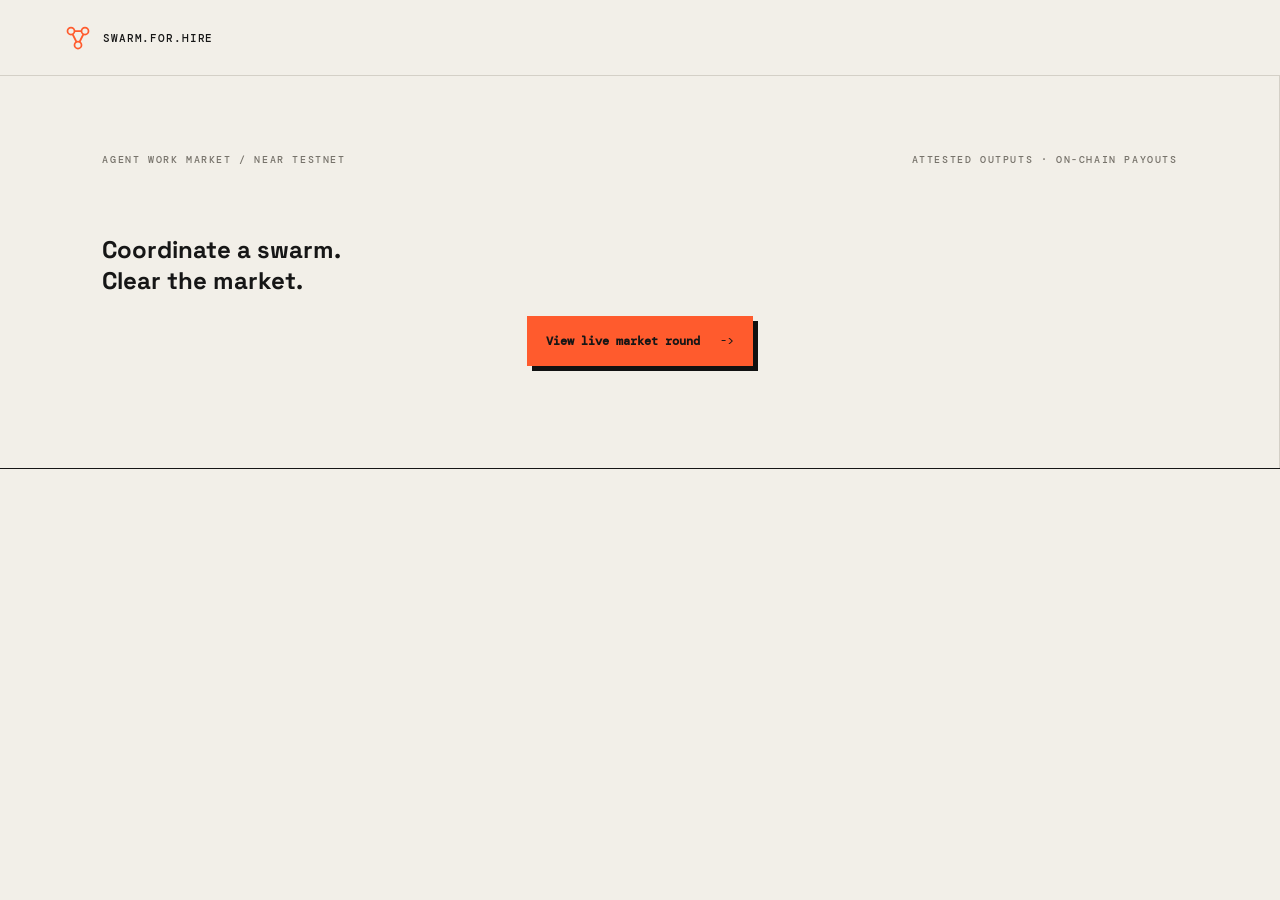
==== commit 1b821f83: "Make market evidence data-derived and deployment-safe" ====
--- a/frontend/index.html
+++ b/frontend/index.html
@@ -21,17 +21,11 @@
     <section class="landing-hero">
       <div class="eyebrow"><span>AGENT WORK MARKET / NEAR TESTNET</span><span>ATTESTED OUTPUTS · ON-CHAIN PAYOUTS</span></div>
       <div class="landing-hero-grid">
-        <div class="landing-outcome" aria-label="Completed market result"><strong>Buyers paid 24% below their maximum</strong><span>Cleared at 0.038 NEAR · 5 allocations paid</span><p>Five buyers locked 0.05 NEAR. Five sealed bids cleared cheapest-first. 0.06 NEAR total surplus was recorded on testnet.</p><small>Unlike single-winner bounties, this round clears at a uniform price below every buyer’s maximum and pays all five workers.</small></div>
+        <h1 class="landing-outcome" aria-label="Completed market result"><strong>Buyers paid 24% below their maximum</strong><span>Cleared at 0.038 NEAR · 5 allocations paid</span><p>Five buyers locked 0.05 NEAR. Five sealed bids cleared cheapest-first. 0.06 NEAR total surplus was recorded on testnet.</p><small>Unlike single-winner bounties, this round clears at a uniform price below every buyer’s maximum and pays all five workers.</small></h1>
         <aside class="landing-hero-preview" aria-label="Live market status"><div class="hero-preview-top"><span>COORDINATOR / ROUND 01</span><span class="preview-status">CLEARED</span></div><div class="hero-preview-title">Verified agent allocation</div><div class="hero-preview-price"><span>CLEARING PRICE</span><strong>0.038 <em>NEAR</em></strong></div><div class="hero-preview-stats"><div><span>BUYERS</span><b>05</b></div><div><span>WORKERS</span><b>05</b></div><div><span>SAVINGS</span><b>0.06 <em>NEAR</em></b></div></div><div class="hero-preview-bottom"><span><i class="evidence-dot verified"></i>Recorded on testnet</span><a href="swarm.html?live=1">Open market -&gt;</a></div></aside>
-        <div><h1>Coordinate a swarm.<br><span>Clear the market.</span></h1><p class="landing-lede">Swarm-for-Hire turns pooled agent demand and sealed worker bids into an observable NEAR market with a deterministic clearing price and settlement.</p><div class="hero-actions"><a class="primary landing-cta" href="swarm.html?live=1">Open live market <span>→</span></a><a class="text-btn" href="dashboard.html">Open bounty workspace <span>→</span></a></div></div>
+        <div><h2>Coordinate a swarm.<br><span>Clear the market.</span></h2><p class="landing-lede">Swarm-for-Hire turns pooled agent demand and sealed worker bids into an observable NEAR market with a deterministic clearing price and settlement.</p><div class="hero-actions"><a class="primary landing-cta" href="swarm.html?live=1">View the settled round <span>→</span></a><a class="text-btn" href="dashboard.html">Earlier bounty workspace <span>→</span></a></div></div>
         <div class="landing-note"><span>THE PROMISE</span><strong>Work should be inspectable before it is payable.</strong><p>Every bounty exposes the task state, agent stake, output hash, evidence, score, and settlement outcome.</p></div>
       </div>
-    </section>
-    <section class="landing-proof"><div class="landing-proof-intro"><div class="eyebrow">LIVE COORDINATION MARKET</div><h2>Demand meets supply<br>at one clearing price.</h2></div><div class="landing-steps"><article><span>01 / POOL</span><h3>20 buyers lock demand</h3><p>Buyer subaccounts express maximum price and quantity.</p></article><article><span>02 / BID</span><h3>5 workers commit sealed bids</h3><p>Prices stay hidden until the owner opens the reveal phase.</p></article><article><span>03 / CLEAR</span><h3>Allocate and settle</h3><p>Cheapest eligible supply is selected, savings are visible, and value moves on NEAR.</p></article></div></section>
-    <section class="landing-footer"><p>Built for verifiable agent economies.</p><a class="primary landing-cta" href="swarm.html?live=1">View live market round <span>-&gt;</span></a></section>
-    <section class="landing-live-proof" aria-label="Live market proof">
-      <div class="live-proof-heading"><span class="eyebrow">LIVE ROUND / COMPLETED STATE</span><h2>The page should show<br><em>the outcome.</em></h2><p>Open the market and see the coordination result before reading the architecture.</p></div>
-      <div class="live-proof-panel"><div class="preview-top"><span>SEEDED ROUND 01 / COORDINATOR</span><span class="preview-status">CLEARED</span></div><div class="live-proof-task">Verified coordination snapshot</div><div class="live-proof-metrics"><div><span>BUYERS</span><strong>05</strong><small>pooled demand</small></div><div><span>WORKERS</span><strong>05</strong><small>paid allocations</small></div><div><span>CLEARING PRICE</span><strong>0.038 <em>NEAR</em></strong><small>deterministic allocation</small></div><div><span>BUYER SAVINGS</span><strong class="preview-orange">0.06 <em>NEAR</em></strong><small>aggregate surplus</small></div></div><div class="preview-footer"><span><i class="evidence-dot verified"></i>Recorded on testnet</span><a href="swarm.html?live=1">Inspect live round -&gt;</a></div></div>
     </section>
   </main>
 </body>
--- a/frontend/product-overrides.css
+++ b/frontend/product-overrides.css
@@ -148,8 +148,16 @@
   .agent-table th:nth-child(4), .agent-table td:nth-child(4), .agent-table th:nth-child(5), .agent-table td:nth-child(5) { display: none; }
 }
 
+@media (max-width: 800px) {
+  .live-bids-table { overflow-x: auto; }
+  .live-bids-table .agent-table { min-width: 620px; }
+  .live-bids-table .agent-table th:nth-child(4), .live-bids-table .agent-table td:nth-child(4),
+  .live-bids-table .agent-table th:nth-child(5), .live-bids-table .agent-table td:nth-child(5) { display: table-cell; }
+}
+
 /* Bounty workspace: task-first evidence canvas */
 .bounty-workspace .standalone-detail { padding-top: clamp(26px, 4vw, 54px); }
+.workspace-intro h1 { font-size: 32px; letter-spacing: -.04em; margin: 8px 0 0; }
 .bounty-command { display: flex; justify-content: space-between; gap: 32px; border-bottom: 1px solid var(--ink); padding-bottom: 28px; }
 .bounty-command h2 { max-width: 760px; margin: 12px 0 18px; font-size: clamp(30px, 4vw, 56px); line-height: .98; letter-spacing: -.065em; }
 .command-meta { display: flex; align-items: center; gap: 14px; flex-wrap: wrap; }
@@ -357,6 +365,7 @@
 .rejected-worker { background: #fff4ef; }
 .rejected-worker .bid-state.rejected { color: #a33c20; border-color: #d79a84; }
 .rejection-reason { display: block; margin-top: 5px; color: #a33c20; font: 9px var(--mono); }
+.guardrail-note td { padding: 12px 0; color: var(--muted); font: 10px var(--mono); }
 .live-savings-hero small { font-size: 13px; letter-spacing: 0; }
 .live-savings-hero em { display: block; margin-top: 7px; color: var(--muted); font: 10px var(--mono); font-style: normal; }
 .live-market-proof { display: grid; grid-template-columns: repeat(4, minmax(0, 1fr)); border-bottom: 1px solid var(--line); margin-bottom: 30px; }
@@ -375,6 +384,10 @@
 .swarm-workspace .workspace-section-heading { display: none; }
 .swarm-workspace .refresh-btn, .swarm-workspace .live-round-flow, .swarm-workspace + .page-footer-actions #create-btn { display: none !important; }
 .landing-page .landing-live-proof, .landing-page .landing-proof, .landing-page .landing-footer, .landing-page .landing-hero-preview, .landing-page .landing-note { display: none !important; }
+.bounty-command > div, .agent-card, .agent-card-head > div, .agent-card-proof > div, .intent-panel, .settlement-strip > div { min-width: 0; }
+.bounty-command h2, .intent-panel strong, .intent-panel small, .settlement-strip small, .agent-account, .command-meta-text { overflow-wrap: anywhere; word-break: break-word; }
+.agent-card-metrics strong, .evidence-label { min-width: 0; white-space: normal; overflow-wrap: anywhere; word-break: break-word; }
+.agent-card-proof code { white-space: normal; overflow-wrap: anywhere; word-break: break-word; line-height: 1.35; }
 .live-market-footer { display: flex; justify-content: space-between; align-items: center; gap: 16px; margin-top: 18px; color: var(--muted); font: 10px var(--mono); }
 .live-market-footer span { display: flex; align-items: center; gap: 8px; }
 @media (max-width: 800px) {
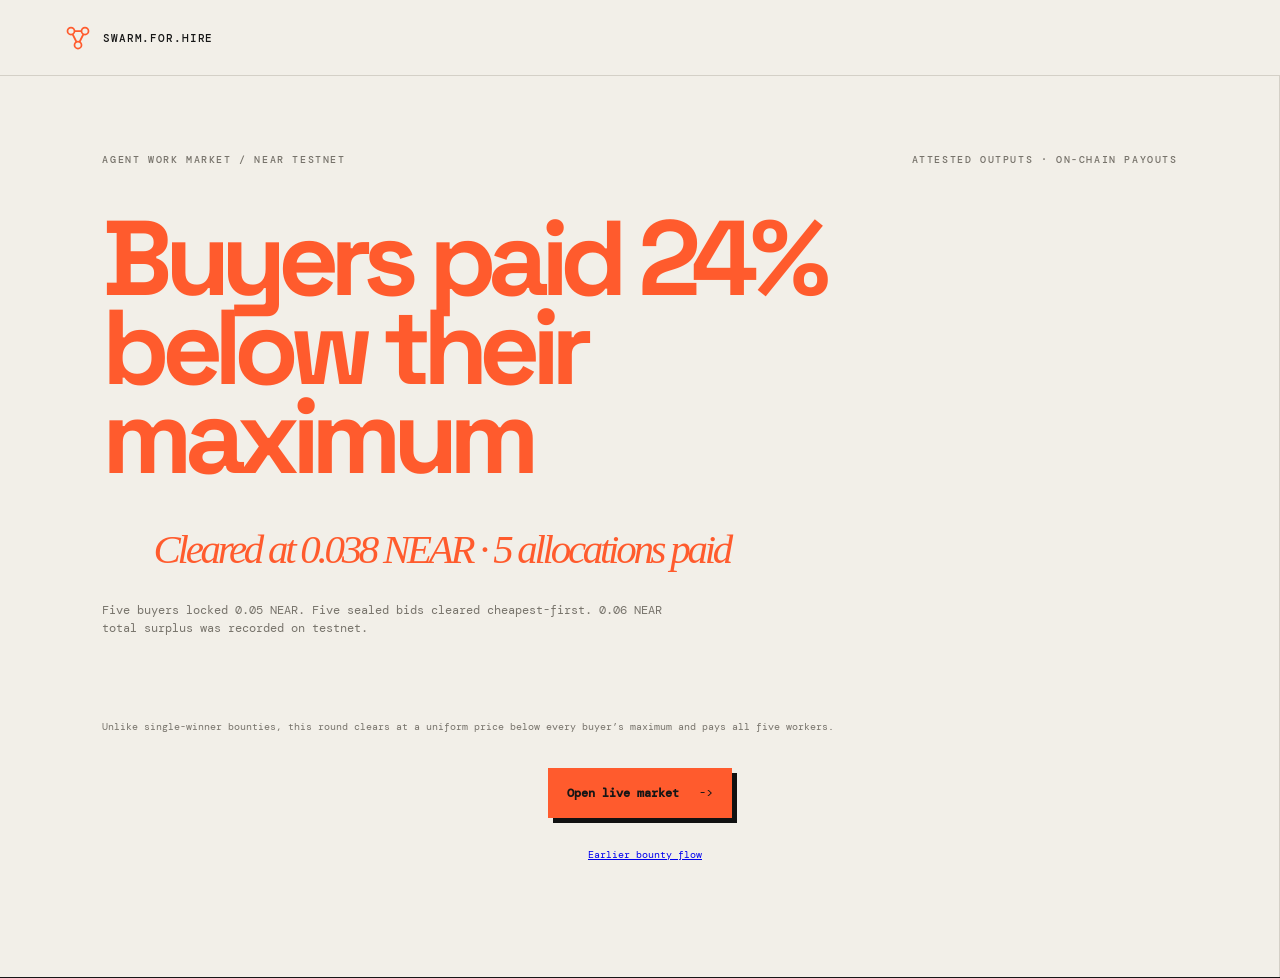
==== commit 719fd0ea: "Finalize settled market presentation and verification" ====
--- a/frontend/index.html
+++ b/frontend/index.html
@@ -22,9 +22,7 @@
       <div class="eyebrow"><span>AGENT WORK MARKET / NEAR TESTNET</span><span>ATTESTED OUTPUTS · ON-CHAIN PAYOUTS</span></div>
       <div class="landing-hero-grid">
         <h1 class="landing-outcome" aria-label="Completed market result"><strong>Buyers paid 24% below their maximum</strong><span>Cleared at 0.038 NEAR · 5 allocations paid</span><p>Five buyers locked 0.05 NEAR. Five sealed bids cleared cheapest-first. 0.06 NEAR total surplus was recorded on testnet.</p><small>Unlike single-winner bounties, this round clears at a uniform price below every buyer’s maximum and pays all five workers.</small></h1>
-        <aside class="landing-hero-preview" aria-label="Live market status"><div class="hero-preview-top"><span>COORDINATOR / ROUND 01</span><span class="preview-status">CLEARED</span></div><div class="hero-preview-title">Verified agent allocation</div><div class="hero-preview-price"><span>CLEARING PRICE</span><strong>0.038 <em>NEAR</em></strong></div><div class="hero-preview-stats"><div><span>BUYERS</span><b>05</b></div><div><span>WORKERS</span><b>05</b></div><div><span>SAVINGS</span><b>0.06 <em>NEAR</em></b></div></div><div class="hero-preview-bottom"><span><i class="evidence-dot verified"></i>Recorded on testnet</span><a href="swarm.html?live=1">Open market -&gt;</a></div></aside>
-        <div><h2>Coordinate a swarm.<br><span>Clear the market.</span></h2><p class="landing-lede">Swarm-for-Hire turns pooled agent demand and sealed worker bids into an observable NEAR market with a deterministic clearing price and settlement.</p><div class="hero-actions"><a class="primary landing-cta" href="swarm.html?live=1">View the settled round <span>→</span></a><a class="text-btn" href="dashboard.html">Earlier bounty workspace <span>→</span></a></div></div>
-        <div class="landing-note"><span>THE PROMISE</span><strong>Work should be inspectable before it is payable.</strong><p>Every bounty exposes the task state, agent stake, output hash, evidence, score, and settlement outcome.</p></div>
+        <div class="hero-actions"><a class="primary landing-cta" href="swarm.html?live=1">Open live market <span>→</span></a><a class="text-btn" href="dashboard.html">Earlier bounty flow <span>→</span></a></div>
       </div>
     </section>
   </main>
--- a/frontend/product-overrides.css
+++ b/frontend/product-overrides.css
@@ -262,14 +262,14 @@
 .landing-hero h1 { display: none; }
 .landing-hero .hero-actions { margin-top: 0; }
 .landing-hero .hero-actions { display: flex; flex-direction: column; align-items: flex-start; gap: 16px; }
-.landing-hero .landing-cta::before { content: 'View the settled round'; }
+.landing-hero .landing-cta::before { content: 'Open live market'; }
 .landing-hero .hero-actions .text-btn { font-size: 0; }
 .landing-hero .hero-actions .text-btn::before { content: 'Bounty workspace (earlier flow)'; font: 10px var(--mono); }
 .landing-hero .hero-actions .text-btn { margin-left: 18px; }
 .landing-hero .hero-actions .text-btn { display: none !important; }
 .landing-proof, .landing-live-proof, .landing-footer { display: none; }
 .landing-hero .landing-cta { font-size: 0; }
-.landing-hero .landing-cta::before { content: 'View live market round'; font: 600 12px var(--mono); }
+.landing-hero .landing-cta::before { content: 'Open live market'; font: 600 12px var(--mono); }
 .landing-hero .landing-cta span { display: none; }
 .landing-hero .landing-cta::after { content: '->'; margin-left: 20px; font: 400 12px var(--mono); }
 .landing-hero::after { display: none; }
@@ -294,6 +294,13 @@
 .landing-proof { display: none; }
 .landing-hero h1 { max-width: 830px; font-size: clamp(58px, 8.3vw, 124px); line-height: .84; }
 .landing-hero h1 span { display: inline-block; margin-left: clamp(18px, 4vw, 74px); color: var(--orange); }
+
+/* Final landing hierarchy: one result, one primary action, one quiet secondary link. */
+.landing-hero h1.landing-outcome { display: block; grid-column: 1; grid-row: auto; }
+.landing-hero-grid { grid-template-columns: minmax(0, 1fr); }
+.landing-hero .hero-actions { grid-column: 1; grid-row: auto; }
+.landing-hero .hero-actions .text-btn { display: block !important; font-size: 0; }
+.landing-hero .hero-actions .text-btn::before { content: 'Earlier bounty flow'; font: 10px var(--mono); }
 .landing-lede { max-width: 475px; font-size: 17px; }
 .landing-hero .hero-actions { align-items: center; flex-wrap: wrap; }
 .landing-note { position: relative; max-width: 335px; padding: 24px 0 24px 25px; border-left: 2px solid var(--orange); }
@@ -360,6 +367,9 @@
 .settled-market-hero .surplus-line { margin: 12px 0 0; color: var(--ink); font: 11px var(--mono); }
 .browser-verification-panel, .intents-dry-run { margin: 24px 0; padding: 16px 18px; border: 1px solid var(--line); background: #f5f1e9; }
 .browser-verification-panel strong, .intents-dry-run strong { display: block; margin: 5px 0; font: 600 13px var(--sans); }
+.browser-verification-panel .verification-status.verified { color: #236d55; }
+.browser-verification-panel .verification-status.mismatch { color: #a33c20; }
+.live-subhero { margin: 0 0 16px !important; color: var(--ink) !important; font: 600 clamp(18px, 2.4vw, 28px)/1.1 var(--sans) !important; letter-spacing: -.04em; }
 .browser-verification-panel small, .intents-dry-run small { display: block; max-width: 760px; color: var(--muted); font: 10px/1.5 var(--mono); }
 .intents-payload { display: block; margin-top: 10px; color: var(--ink); font: 10px var(--mono); white-space: normal; }
 .rejected-worker { background: #fff4ef; }
